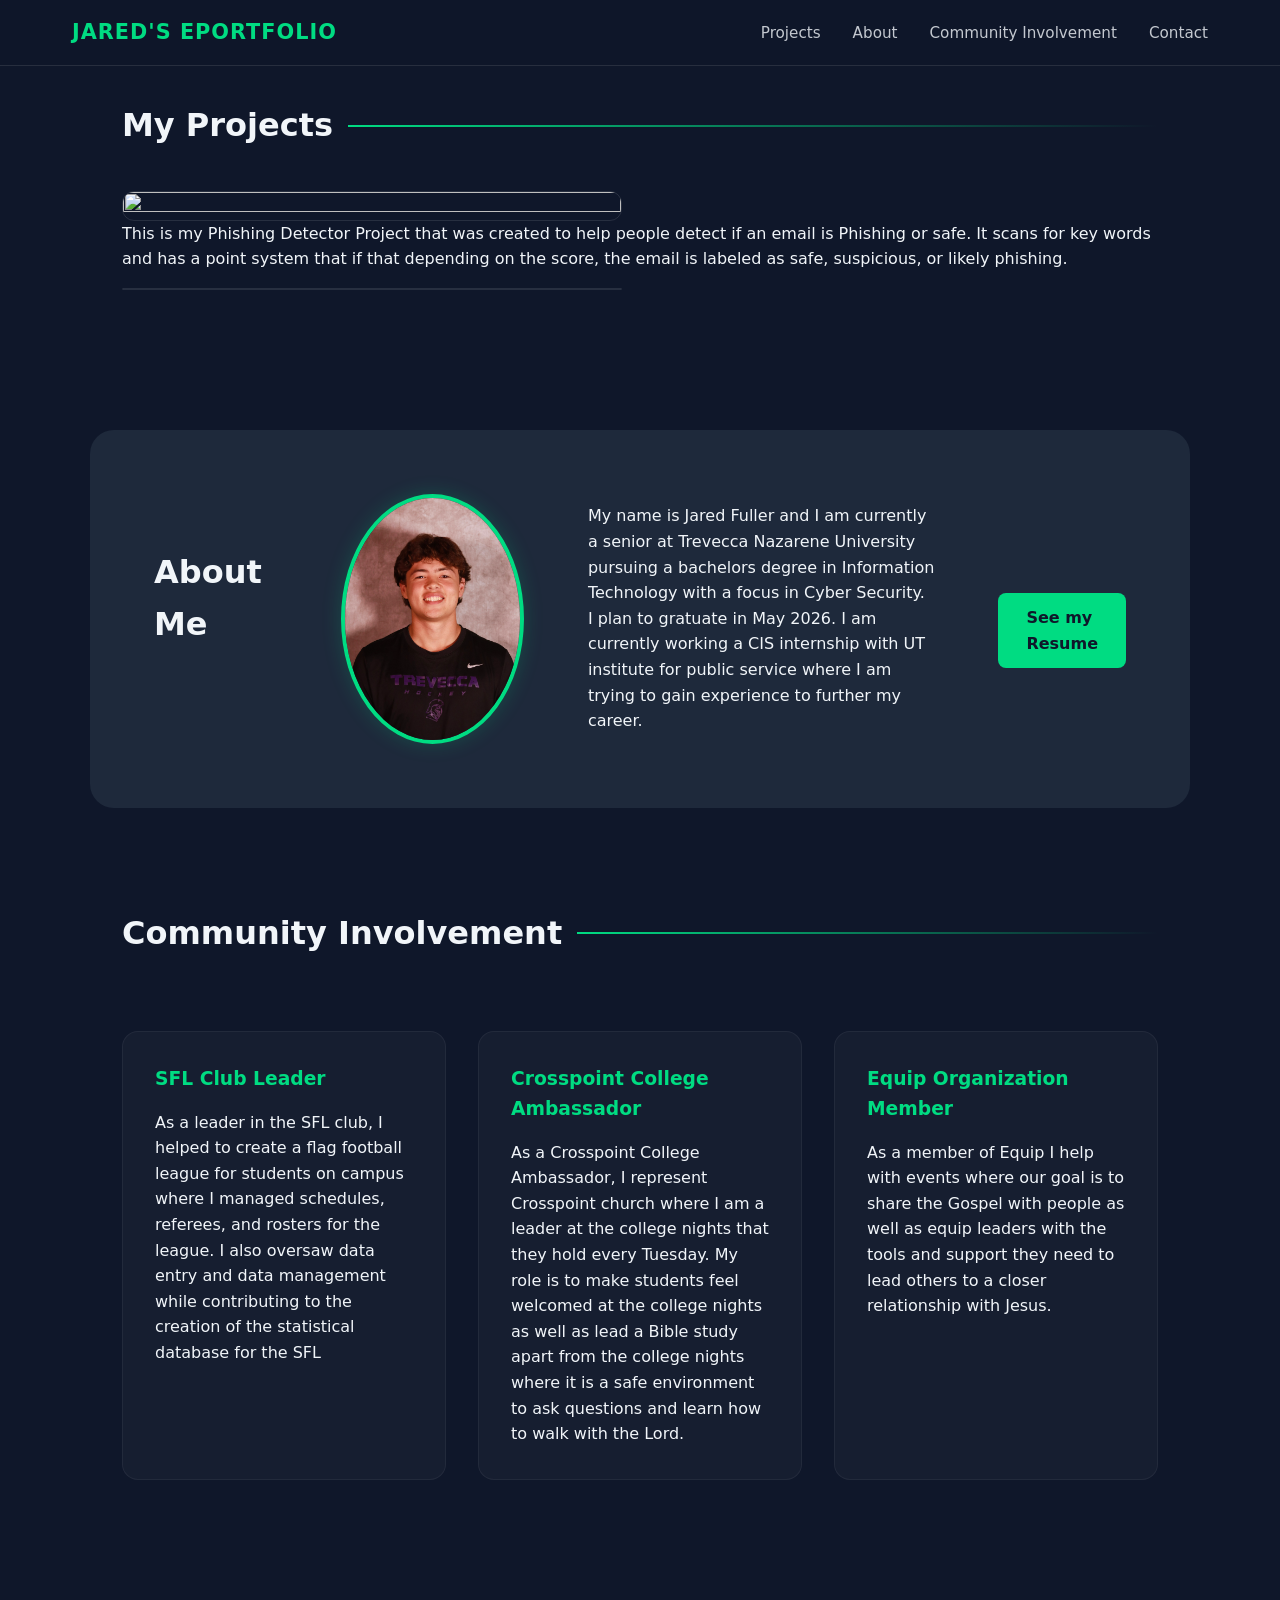
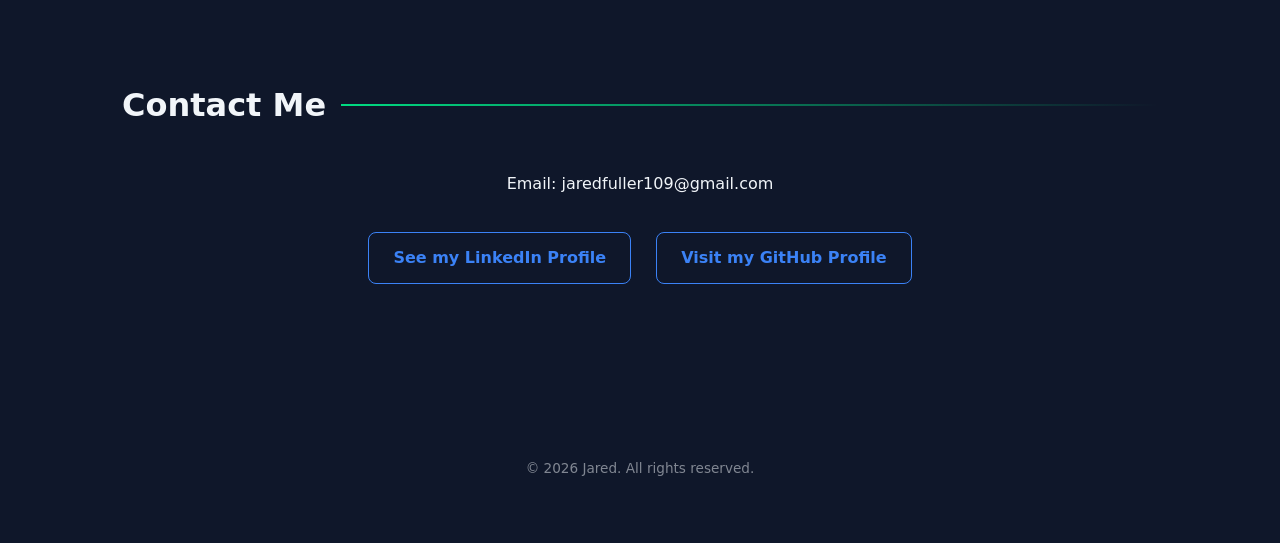
==== index.html @ dc408b53 "fixing image defect" ====
<!DOCTYPE html>
<html lang="en">
<head>
    <meta charset="UTF-8">
    <meta name="viewport" content="width=device-width, initial-scale=1.0">
    <title>My Portfolio</title>
    <link rel="stylesheet" href="style.css">
</head>
<body>
    <header>
        <nav>
            <div class="logo">Jared's ePortfolio</div>
            <ul>
                <li><a href="#projects">Projects</a></li>
                <li><a href="#about">About</a></li>
                <li><a href="#comInv">Community Involvement</a></li>
                <li><a href="#contact">Contact</a></li>
            </ul>
        </nav>
    </header>

    <section id="projects">
        <div class = "project-item">
        <h2>My Projects</h2>
        <a href="https://jared5588.github.io/Phishing-Detector-TechDemo/">
        <img src="phishing.jpg" width="30%" height="30%">
        </a>
        <p>This is my Phishing Detector Project that was created to help people detect if 
            an email is Phishing or safe. It scans for key words and has a point system 
            that if that depending on the score, the email is labeled as safe, suspicious, 
            or likely phishing.
        </p>
        </div>
        <div class = "project-item">
            <img>
        </div>
    </section>

    <section id="about">
        <h2>About Me</h2>
        <img src="Headshot.jpg">
        <p>My name is Jared Fuller and I am currently a senior at Trevecca Nazarene University
        pursuing a bachelors degree in Information Technology with a focus in Cyber Security. 
        I plan to gratuate in May 2026. I am currently working a CIS internship with UT institute 
        for public service where I am trying to gain experience to further my career.</p>
        <p1><a href="resume.html">See my Resume</a></p1>
    </section>

    <section id="comInv">
    <h2>Community Involvement</h2>

    <div class="involvement-item">
        <h3>SFL Club Leader</h3>
        <p>
            As a leader in the SFL club, I helped to create a flag football league for 
            students on campus where I managed schedules, referees, and rosters for the league. 
            I also oversaw data entry and data management while contributing to the creation of 
            the statistical database for the SFL 
        </p>
    </div>

    <div class="involvement-item">
        <h3>Crosspoint College Ambassador</h3>
        <p>
            As a Crosspoint College Ambassador, I represent Crosspoint church where I am a leader 
            at the college nights that they hold every Tuesday. My role is to make students feel 
            welcomed at the college nights as well as lead a Bible study apart from the college 
            nights where it is a safe environment to ask questions and learn how to walk with the 
            Lord.
        </p>
    </div>

    <div class="involvement-item">
        <h3>Equip Organization Member</h3>
        <p>
            As a member of Equip I help with events where our goal is to share the Gospel 
            with people as well as equip leaders with the tools and support they need to 
            lead others to a closer relationship with Jesus.
        </p>
    </div>
</section>

    <section id="contact">
        <h2>Contact Me</h2>
        <p>Email: jaredfuller109@gmail.com</p><br>
        <a href="https://www.linkedin.com/in/JaredFuller04/">See my LinkedIn Profile</a>
        <a href="https://github.com/jared5588/">Visit my GitHub Profile</a>
    </section>
    <!-- Additional sections like About, Skills, and Projects would go here -->

    <footer>
        <p>&copy; 2026 Jared. All rights reserved.</p>
    </footer>
</body>
</html>
---- style.css ----
/* 1. Core Branding & Setup */
:root {
    --primary: #00dc82;    /* Cyber Green */
    --accent: #3b82f6;     /* Link Blue */
    --bg: #0f172a;         /* Deep Navy Background */
    --card: #1e293b;       /* Card Background */
    --text: #f1f5f9;
    --transition: all 0.3s cubic-bezier(0.4, 0, 0.2, 1);
}

* {
    margin: 0;
    padding: 0;
    box-sizing: border-box;
}

html {
    scroll-behavior: smooth;
}

body {
    font-family: 'Inter', system-ui, -apple-system, sans-serif;
    background-color: var(--bg);
    color: var(--text);
    line-height: 1.6;
}

/* 2. Modern Navigation */
header {
    background: rgba(15, 23, 42, 0.85);
    backdrop-filter: blur(12px);
    position: fixed;
    width: 100%;
    top: 0;
    z-index: 1000;
    border-bottom: 1px solid rgba(255,255,255,0.1);
}

nav {
    display: flex;
    justify-content: space-between;
    align-items: center;
    max-width: 1200px;
    margin: 0 auto;
    padding: 1rem 2rem;
}

.logo {
    font-weight: 800;
    font-size: 1.3rem;
    color: var(--primary);
    text-transform: uppercase;
    letter-spacing: 1px;
}

nav ul {
    display: flex;
    list-style: none;
}

nav ul li { margin-left: 2rem; }

nav a {
    text-decoration: none;
    color: var(--text);
    font-size: 0.95rem;
    font-weight: 500;
    transition: var(--transition);
    opacity: 0.8;
}

nav a:hover {
    color: var(--primary);
    opacity: 1;
}

/* 3. Section Standards */
section {
    max-width: 1100px;
    margin: 0 auto;
    padding: 100px 2rem;
}

h2 {
    font-size: 2rem;
    margin-bottom: 2.5rem;
    display: flex;
    align-items: center;
    gap: 15px;
}

h2::after {
    content: "";
    height: 2px;
    flex-grow: 1;
    background: linear-gradient(to right, var(--primary), transparent);
}

/* 4. Projects Section */
#projects img {
    width: 100%;
    max-width: 500px;
    border-radius: 12px;
    border: 1px solid rgba(255,255,255,0.1);
    transition: var(--transition);
}

#projects img:hover {
    transform: translateY(-5px);
    border-color: var(--primary);
}

#projects p a {
    display: inline-block;
    margin-top: 1rem;
    color: var(--primary);
    text-decoration: none;
    font-weight: bold;
}

/* 5. About Section (Profile Layout) */
#about {
    display: flex;
    gap: 4rem;
    align-items: center;
    background: var(--card);
    border-radius: 24px;
    padding: 4rem;
    margin-top: 2rem;
}

#about img {
    width: 250px;
    height: 250px;
    object-fit: cover;
    border-radius: 50%;
    border: 4px solid var(--primary);
    box-shadow: 0 0 20px rgba(0, 220, 130, 0.2);
}

/* Styling your <p1> as a button */
p1 a {
    display: inline-block;
    margin-top: 1.5rem;
    padding: 12px 28px;
    background: var(--primary);
    color: var(--bg);
    text-decoration: none;
    border-radius: 8px;
    font-weight: 700;
    transition: var(--transition);
}

p1 a:hover { transform: scale(1.05); }

/* 6. Community Involvement Grid */
#comInv {
    display: grid;
    grid-template-columns: repeat(auto-fit, minmax(300px, 1fr));
    gap: 2rem;
}

#comInv h2 { grid-column: 1 / -1; }

.involvement-item {
    background: rgba(255, 255, 255, 0.03);
    padding: 2rem;
    border-radius: 16px;
    border: 1px solid rgba(255, 255, 255, 0.05);
    transition: var(--transition);
}

.involvement-item:hover {
    background: rgba(255, 255, 255, 0.06);
    border-color: var(--accent);
}

.involvement-item h3 {
    color: var(--primary);
    margin-bottom: 1rem;
}

/* 7. Contact Section & Links */
#contact {
    text-align: center;
}

#contact a, a1 {
    display: inline-block;
    margin: 10px;
    padding: 12px 24px;
    border: 1px solid var(--accent);
    color: var(--accent);
    text-decoration: none;
    border-radius: 8px;
    font-weight: 600;
    transition: var(--transition);
    cursor: pointer;
}

#contact a:hover, a1:hover {
    background: var(--accent);
    color: white;
}

/* 8. Footer */
footer {
    text-align: center;
    padding: 4rem;
    opacity: 0.5;
    font-size: 0.85rem;
}

/* Responsive Fixes */
@media (max-width: 900px) {
    #about { flex-direction: column; text-align: center; padding: 2rem; }
    nav ul { display: none; }
}
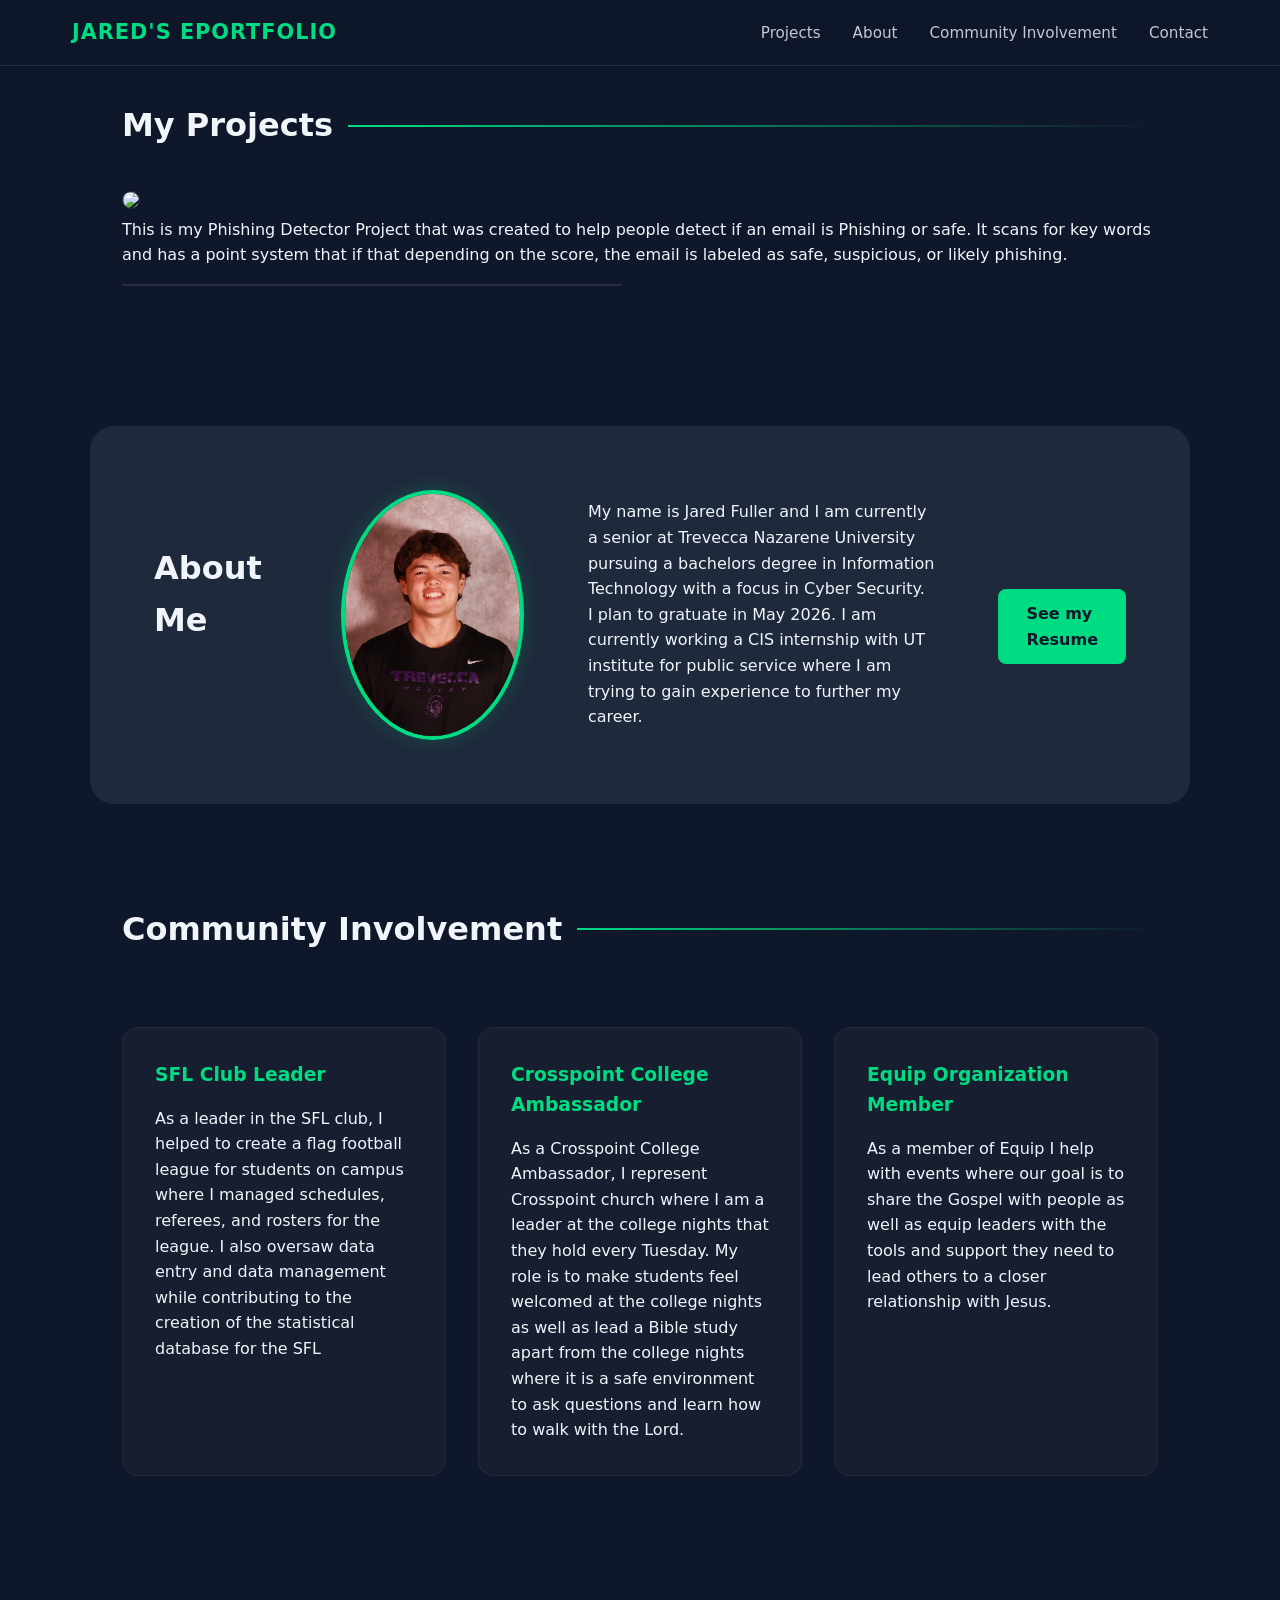
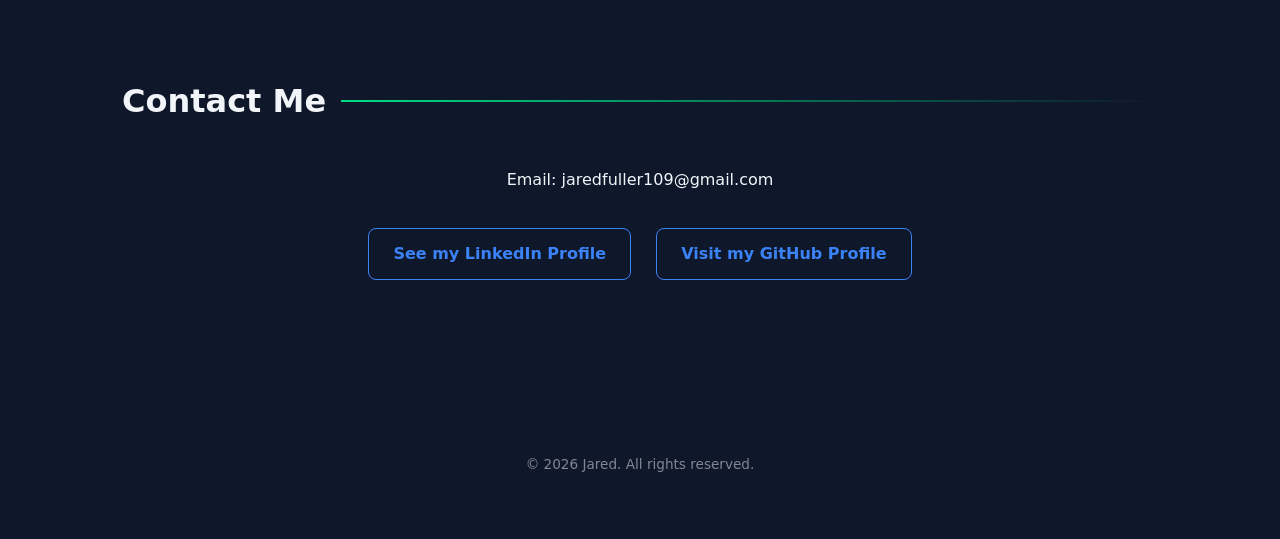
==== commit 61101696: "fixed image measurement" ====
--- a/index.html
+++ b/index.html
@@ -23,7 +23,7 @@
         <div class = "project-item">
         <h2>My Projects</h2>
         <a href="https://jared5588.github.io/Phishing-Detector-TechDemo/">
-        <img src="phishing.jpg" width="30%" height="30%">
+        <img src="phishing.jpg">
         </a>
         <p>This is my Phishing Detector Project that was created to help people detect if 
             an email is Phishing or safe. It scans for key words and has a point system 
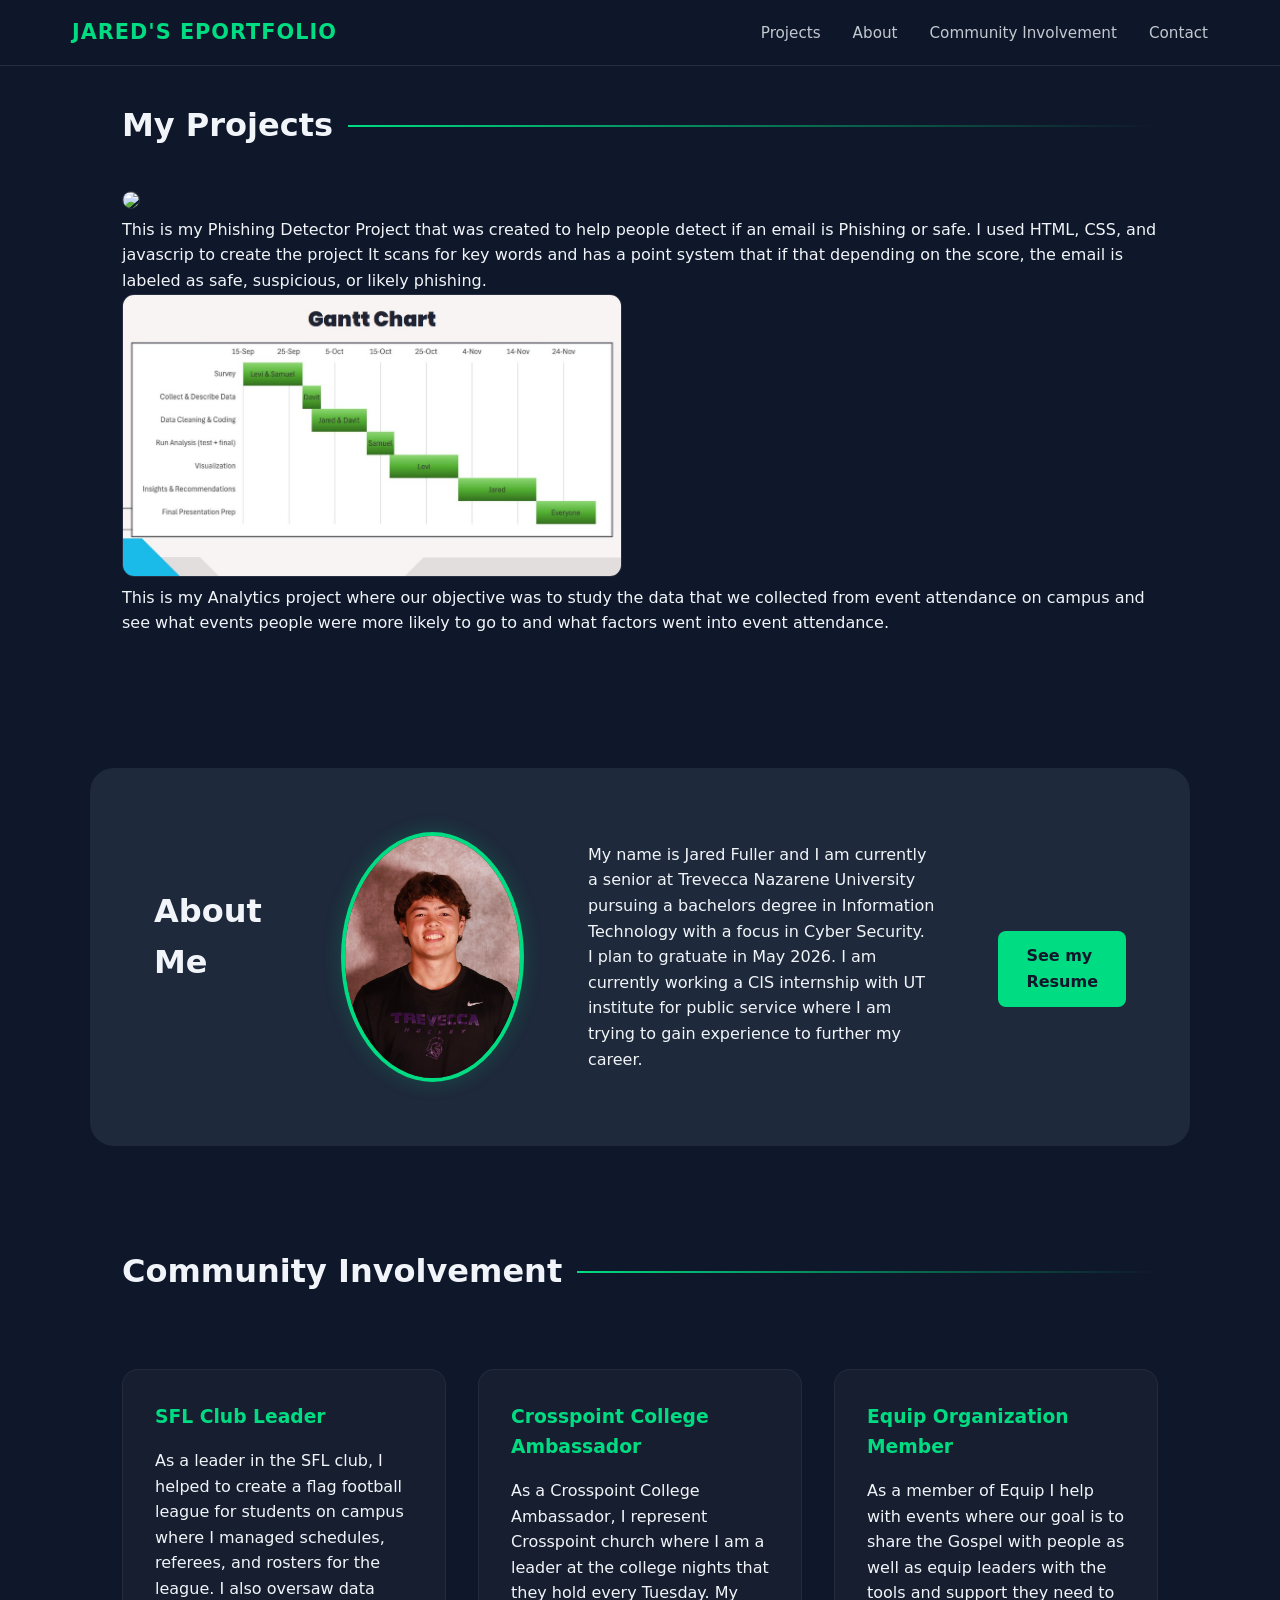
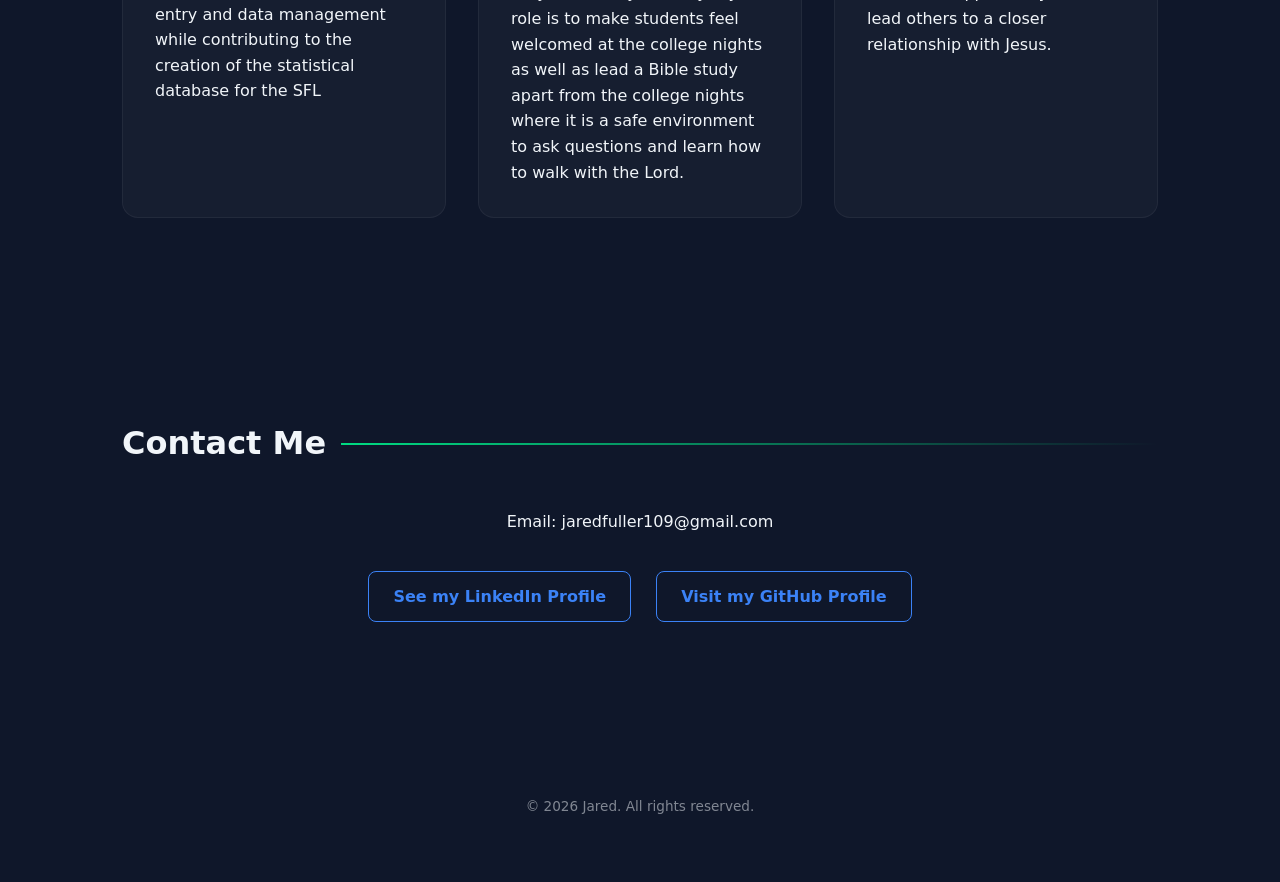
==== commit 91399fe3: "added business analytics project" ====
--- a/index.html
+++ b/index.html
@@ -25,24 +25,36 @@
         <a href="https://jared5588.github.io/Phishing-Detector-TechDemo/">
         <img src="phishing.jpg">
         </a>
-        <p>This is my Phishing Detector Project that was created to help people detect if 
-            an email is Phishing or safe. It scans for key words and has a point system 
-            that if that depending on the score, the email is labeled as safe, suspicious, 
-            or likely phishing.
+        <p>
+            This is my Phishing Detector Project that was created to help people detect if 
+            an email is Phishing or safe. I used HTML, CSS, and javascrip to create the project
+            It scans for key words and has a point system that if that depending on the score, 
+            the email is labeled as safe, suspicious, or likely phishing.
         </p>
         </div>
         <div class = "project-item">
-            <img>
+        <a href="BusinessAnalyticsProject.html">
+        <img src="gantt.jpg"></img>
+        </a>
+        <p>
+            This is my Analytics project where our objective was to study the data that we 
+            collected from event attendance on campus and see what events people were more 
+            likely to go to and what factors went into event attendance. 
+        </p>
+        </div>
+        <div>
+        
         </div>
     </section>
 
     <section id="about">
         <h2>About Me</h2>
         <img src="Headshot.jpg">
-        <p>My name is Jared Fuller and I am currently a senior at Trevecca Nazarene University
-        pursuing a bachelors degree in Information Technology with a focus in Cyber Security. 
-        I plan to gratuate in May 2026. I am currently working a CIS internship with UT institute 
-        for public service where I am trying to gain experience to further my career.</p>
+        <p>
+            My name is Jared Fuller and I am currently a senior at Trevecca Nazarene University
+            pursuing a bachelors degree in Information Technology with a focus in Cyber Security. 
+            I plan to gratuate in May 2026. I am currently working a CIS internship with UT institute 
+            for public service where I am trying to gain experience to further my career.</p>
         <p1><a href="resume.html">See my Resume</a></p1>
     </section>
 
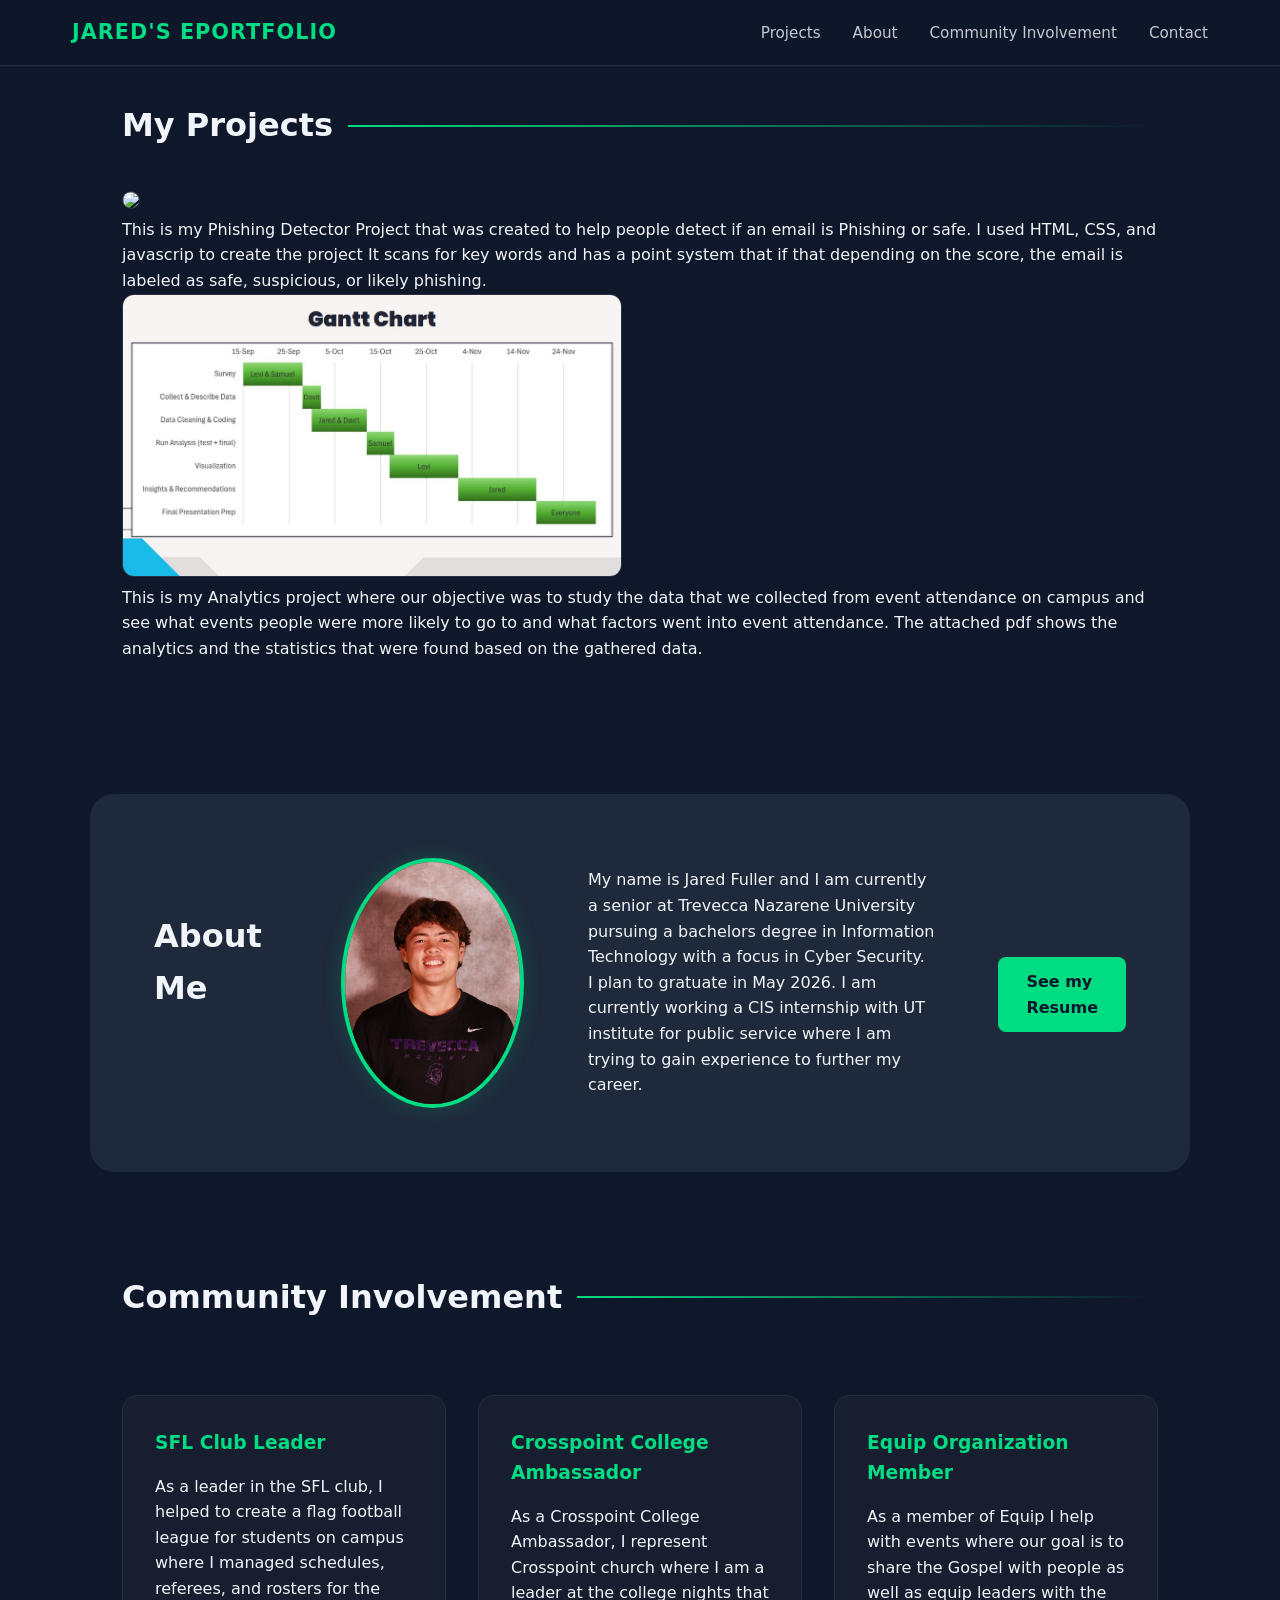
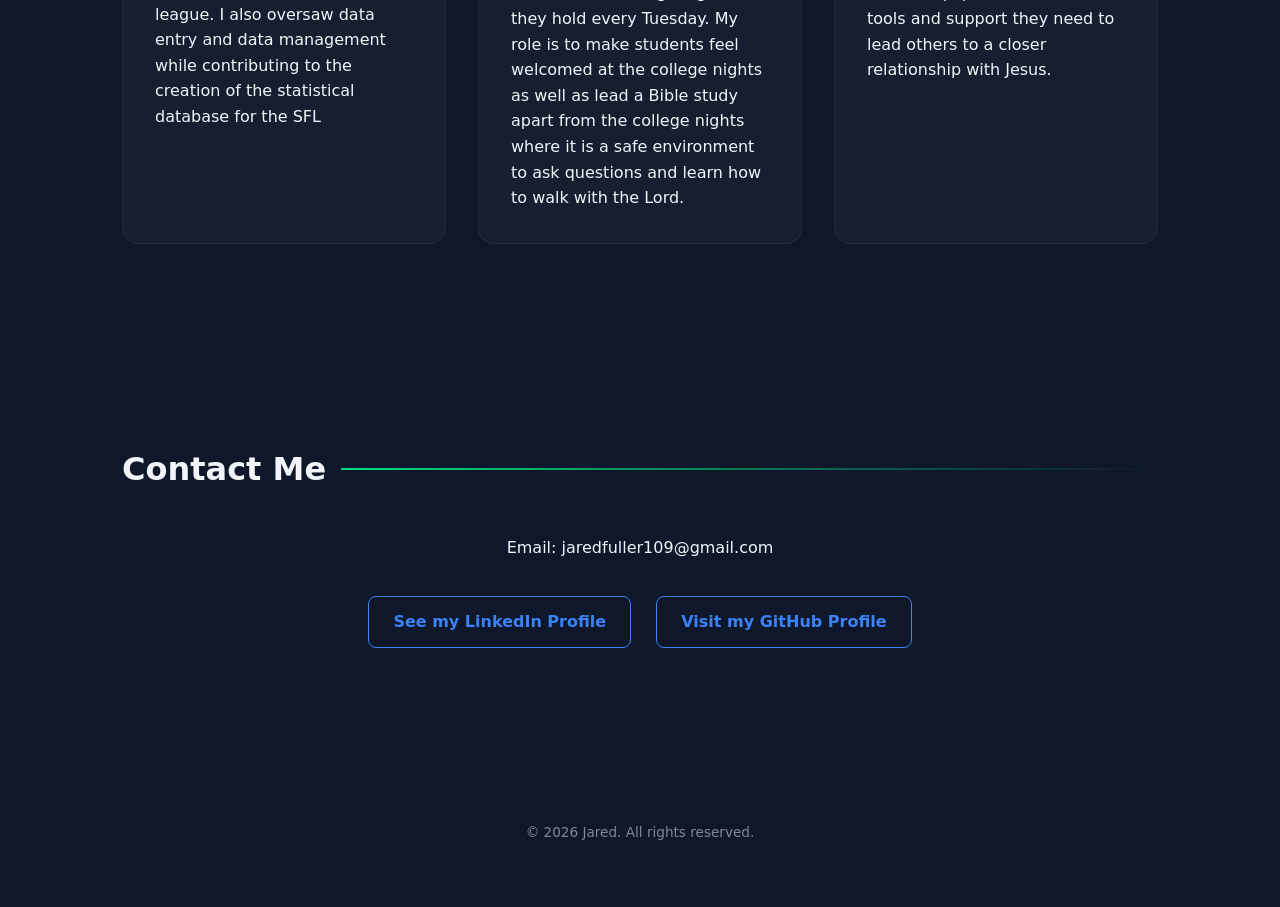
==== commit c60a44f1: "fixed image problem" ====
--- a/index.html
+++ b/index.html
@@ -23,7 +23,7 @@
         <div class = "project-item">
         <h2>My Projects</h2>
         <a href="https://jared5588.github.io/Phishing-Detector-TechDemo/">
-        <img src="phishing.jpg">
+        <img src="phishing.jpg"></img>
         </a>
         <p>
             This is my Phishing Detector Project that was created to help people detect if 
@@ -39,7 +39,9 @@
         <p>
             This is my Analytics project where our objective was to study the data that we 
             collected from event attendance on campus and see what events people were more 
-            likely to go to and what factors went into event attendance. 
+            likely to go to and what factors went into event attendance. The attached pdf 
+            shows the analytics and the statistics that were found based on the gathered 
+            data. 
         </p>
         </div>
         <div>
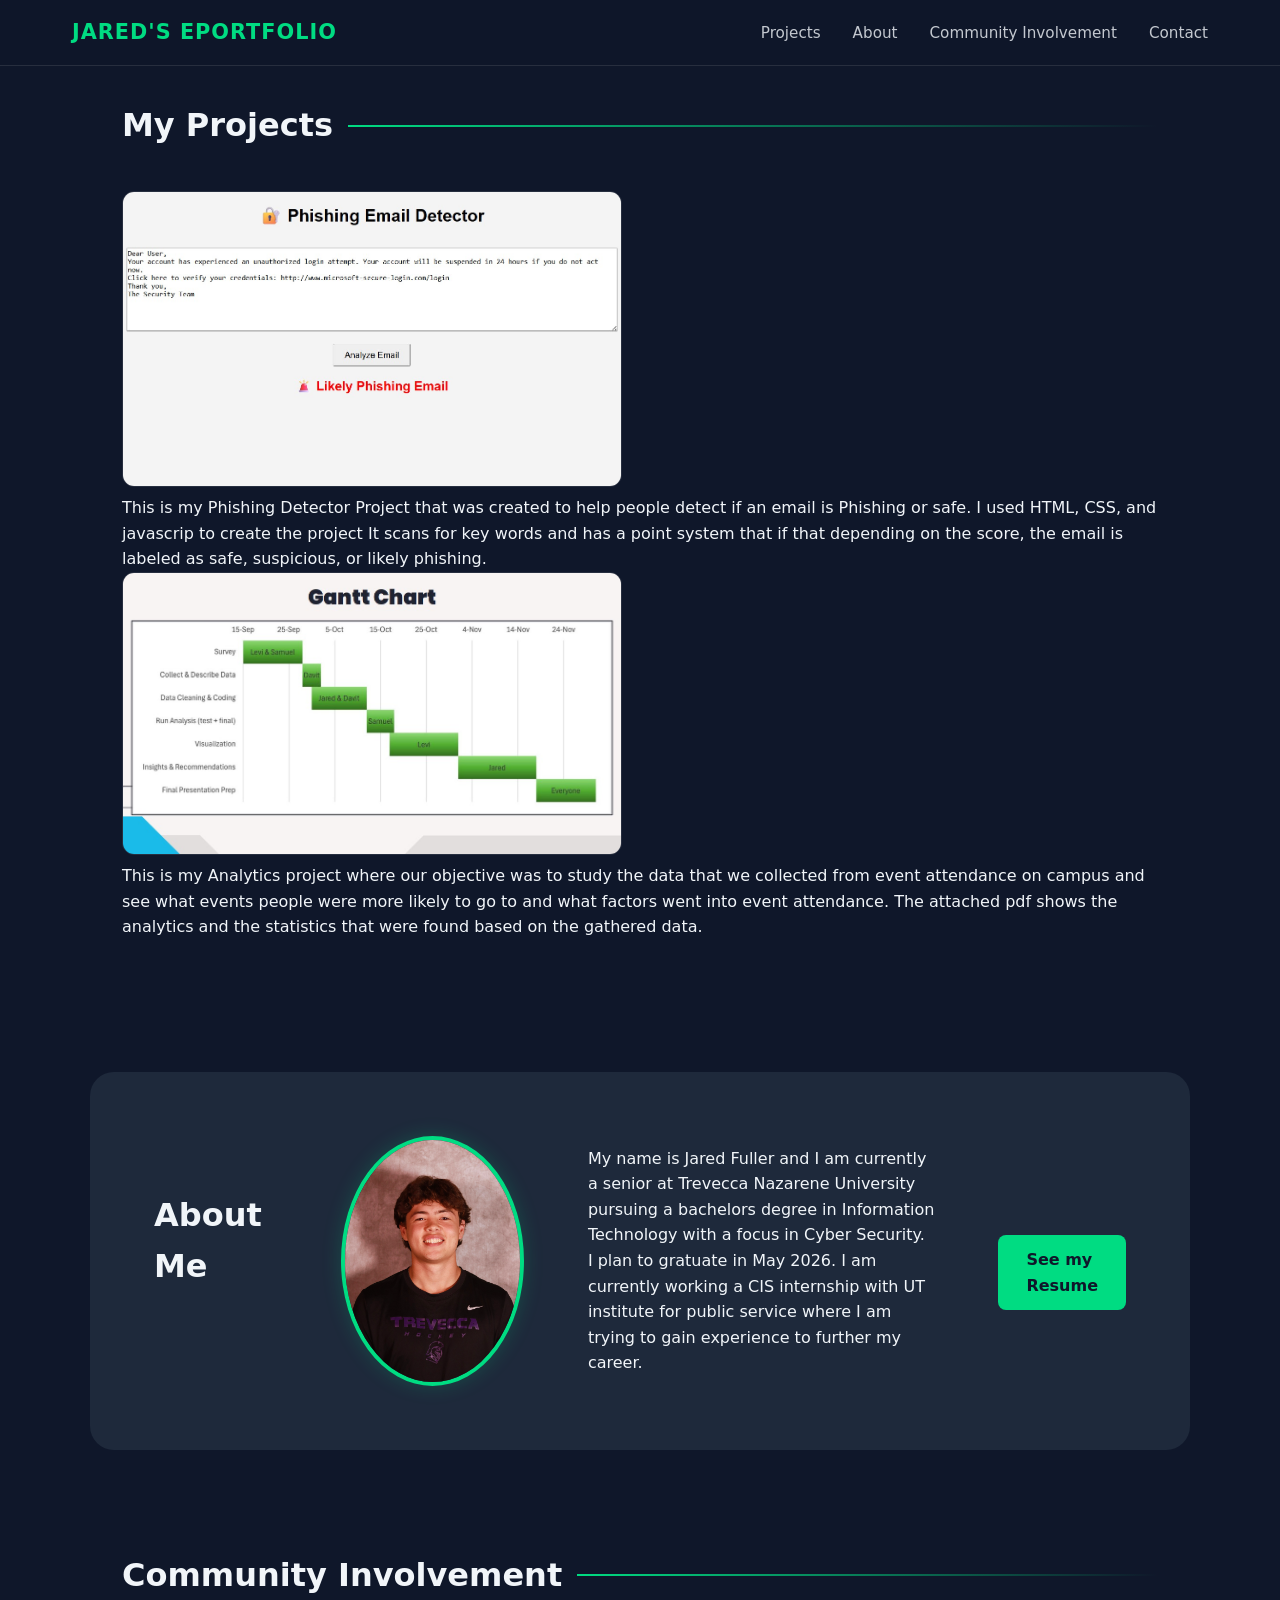
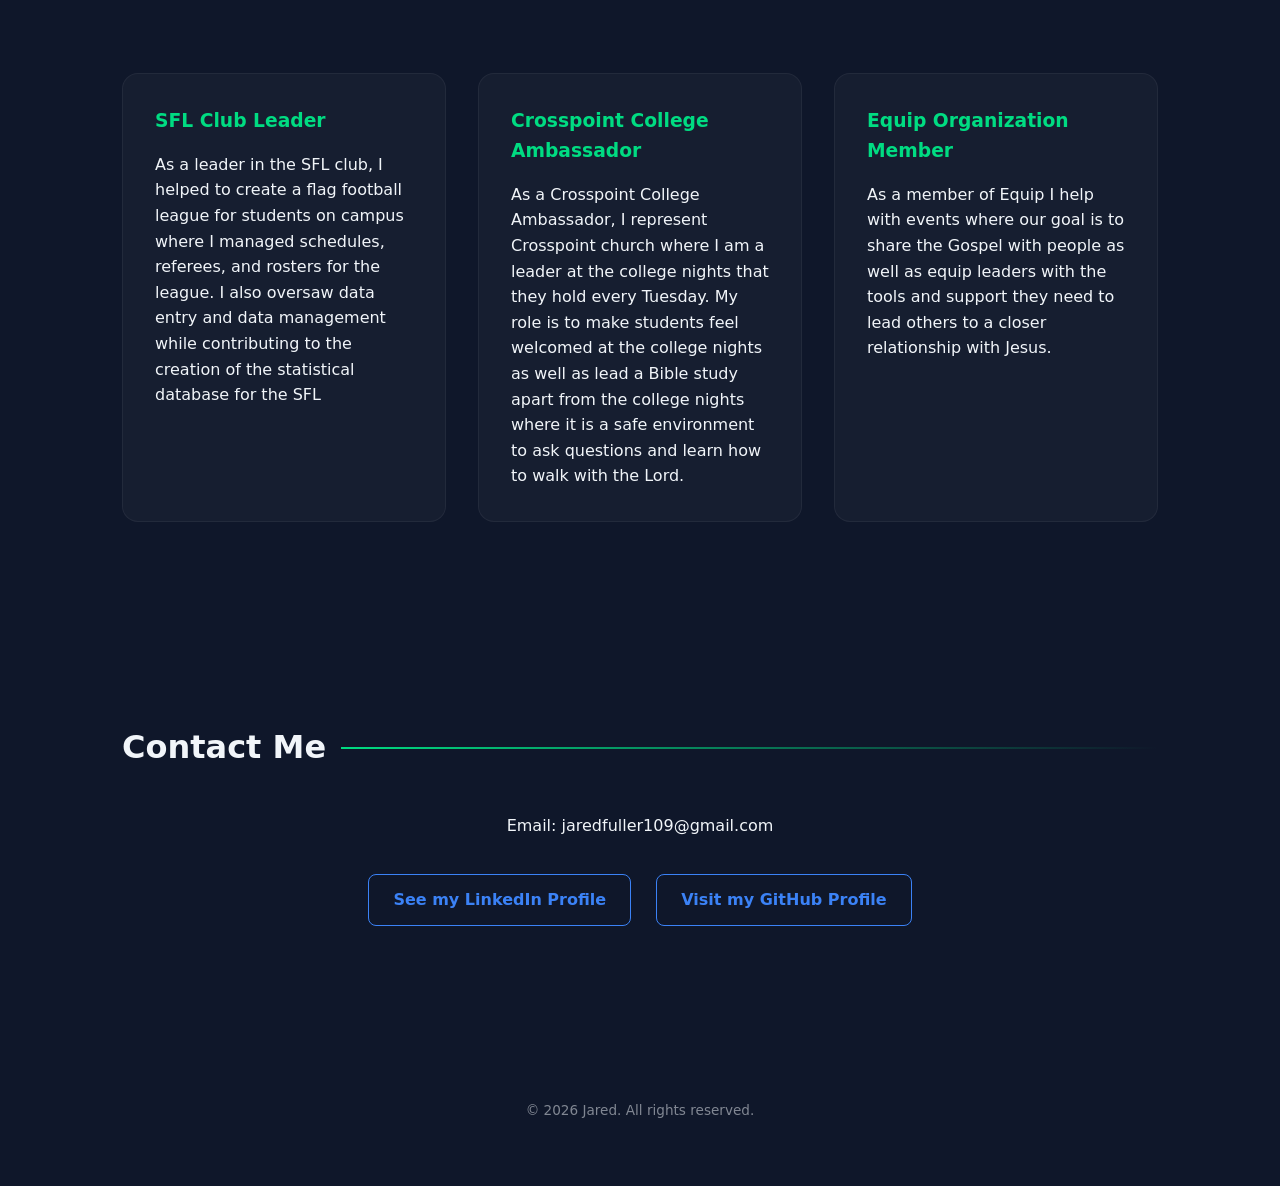
==== commit 866c5012: "image debug" ====
--- a/index.html
+++ b/index.html
@@ -23,7 +23,7 @@
         <div class = "project-item">
         <h2>My Projects</h2>
         <a href="https://jared5588.github.io/Phishing-Detector-TechDemo/">
-        <img src="phishing.jpg"></img>
+        <img src="Phishing.jpg"></img>
         </a>
         <p>
             This is my Phishing Detector Project that was created to help people detect if 
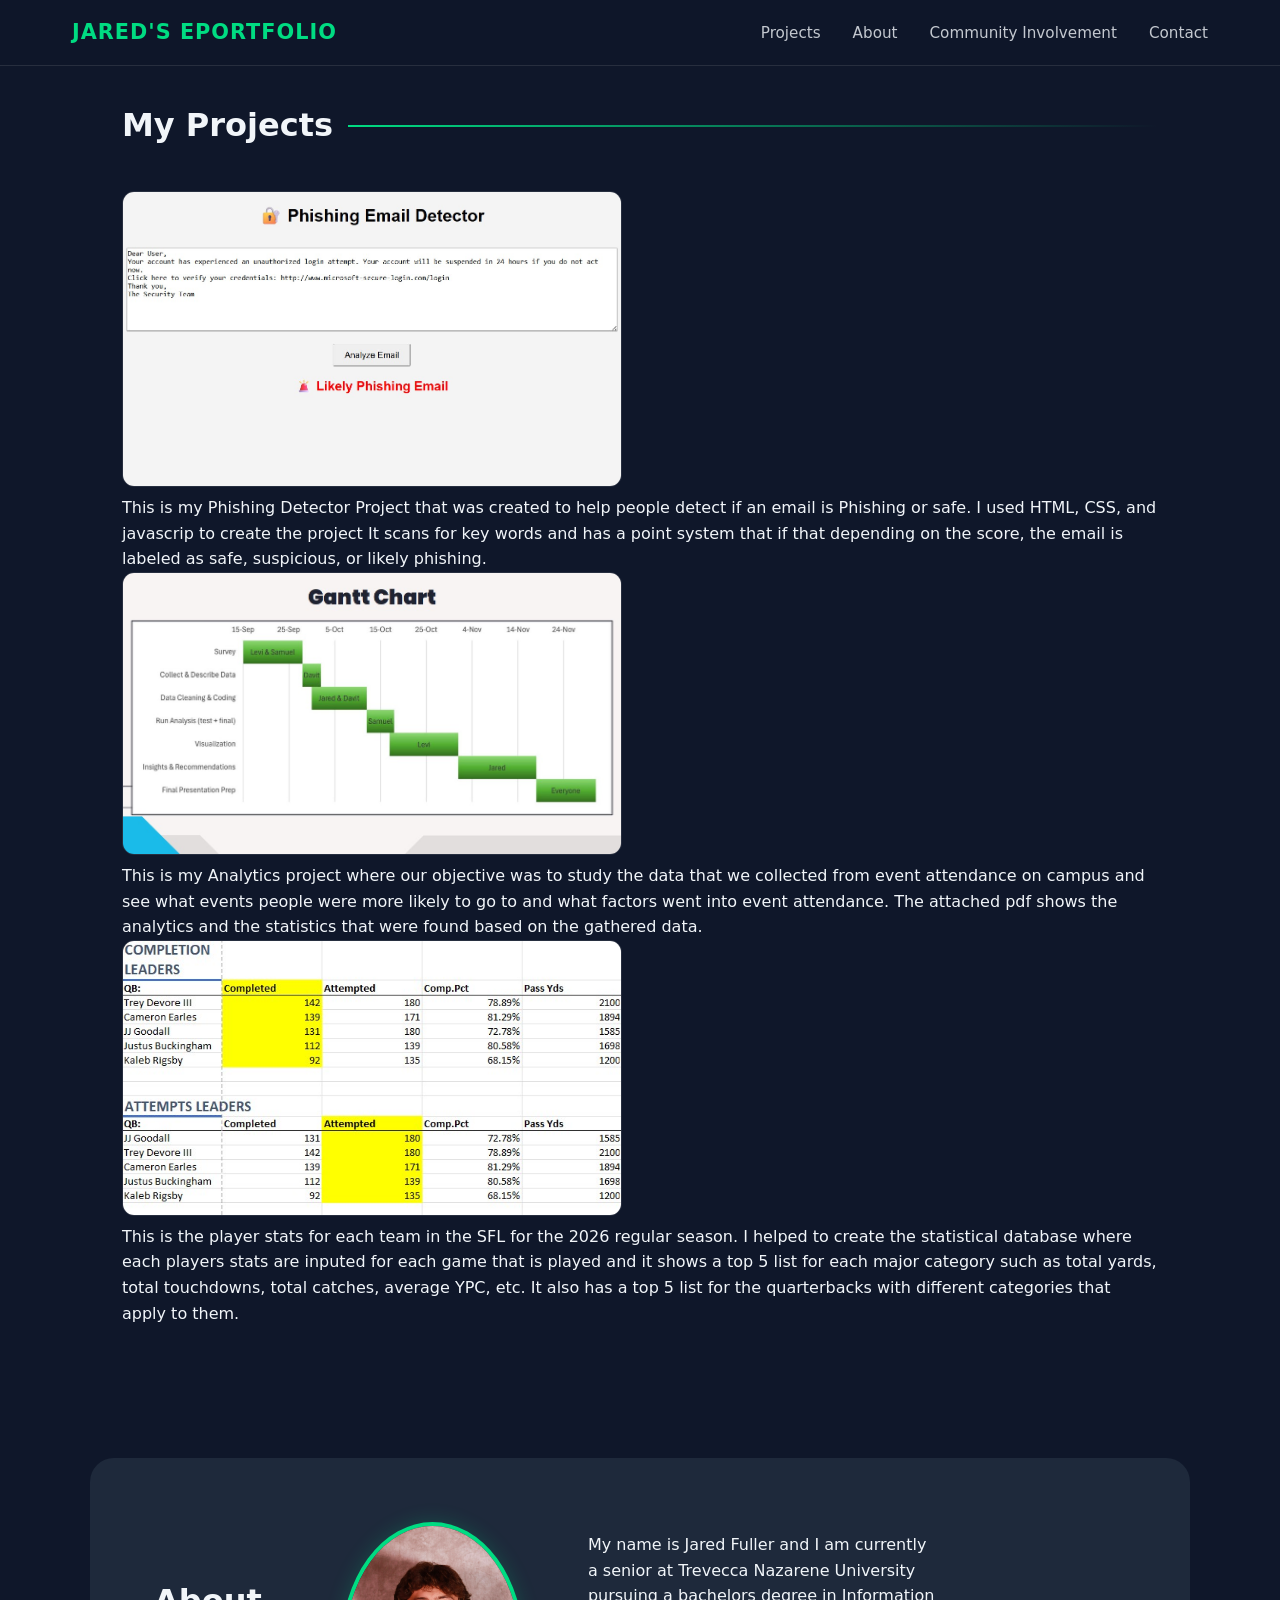
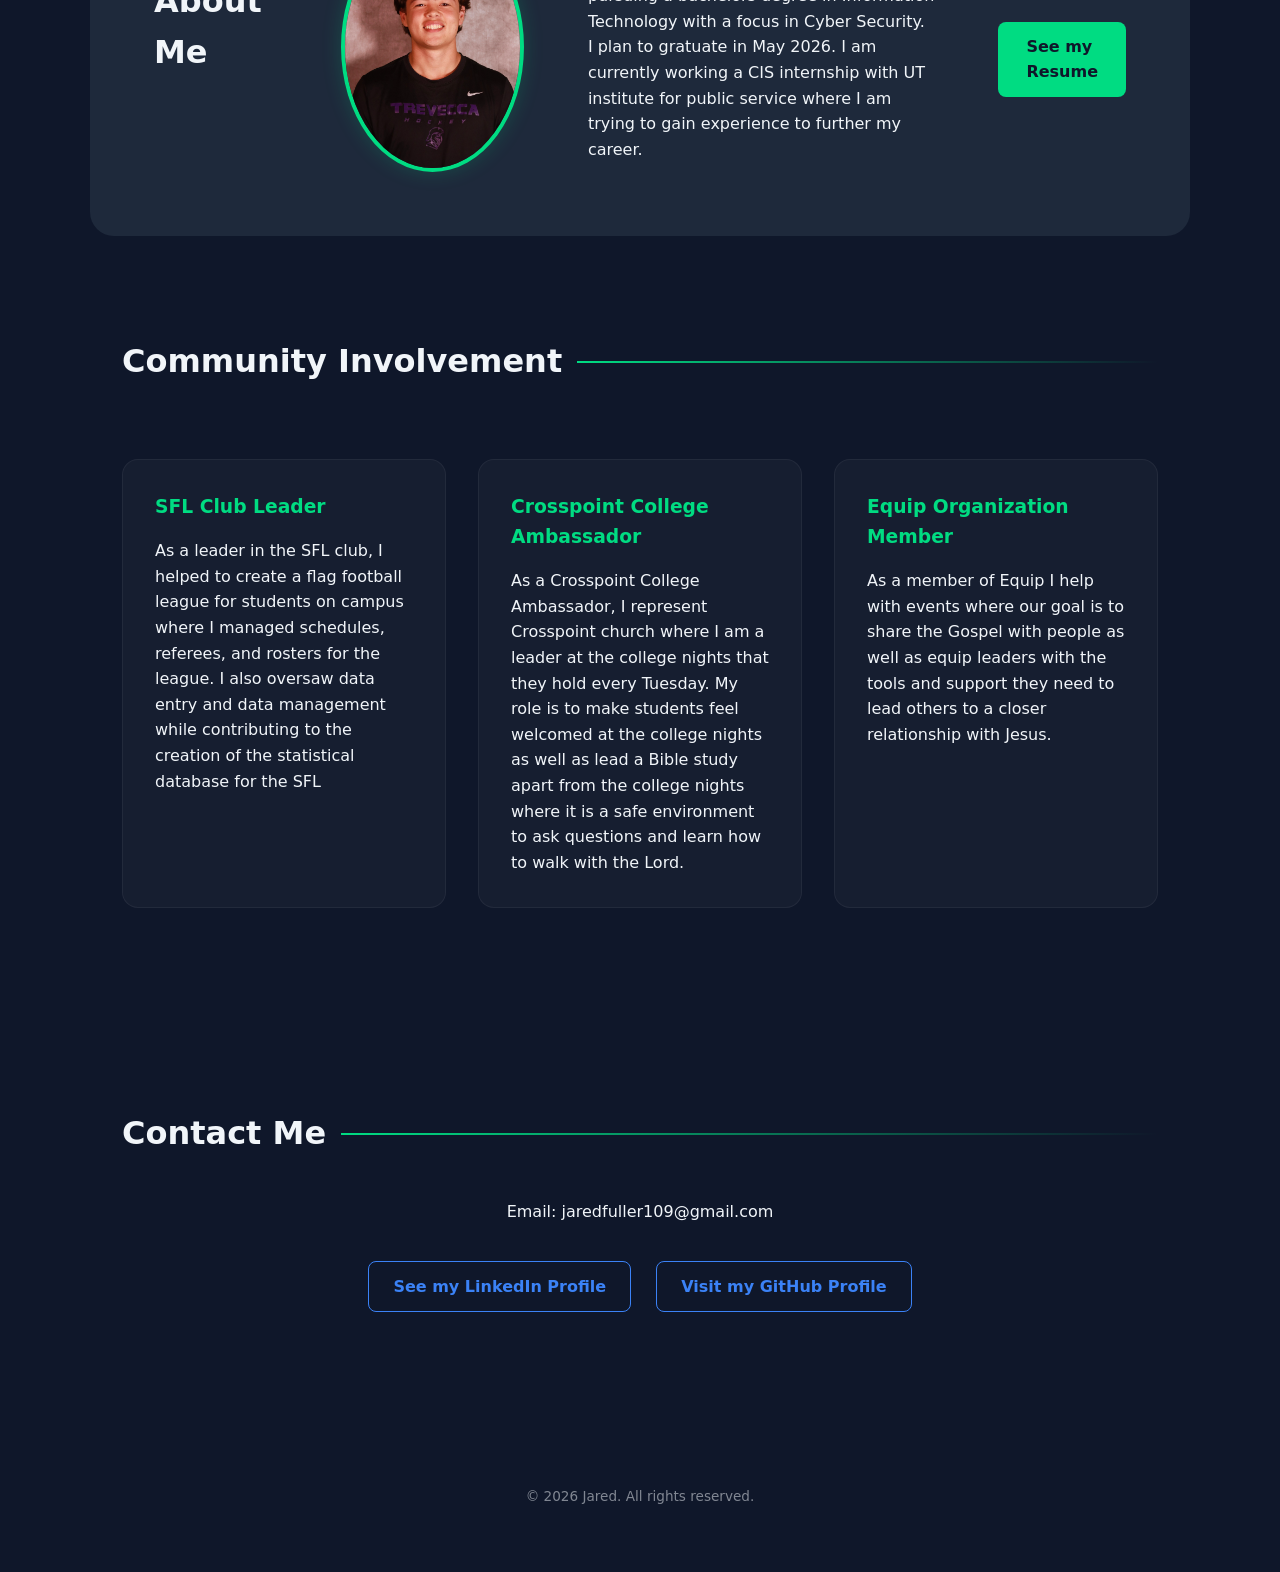
==== commit 7a105378: "added 3rd project" ====
--- a/index.html
+++ b/index.html
@@ -45,7 +45,16 @@
         </p>
         </div>
         <div>
-        
+        <a href="SFLStats.html">
+        <img src="playerstats.jpg"></img>
+        </a>
+        <p>
+            This is the player stats for each team in the SFL for the 2026 regular season. 
+            I helped to create the statistical database where each players stats are inputed 
+            for each game that is played and it shows a top 5 list for each major category such 
+            as total yards, total touchdowns, total catches, average YPC, etc. It also has a top 
+            5 list for the quarterbacks with different categories that apply to them.
+        </p>
         </div>
     </section>
 
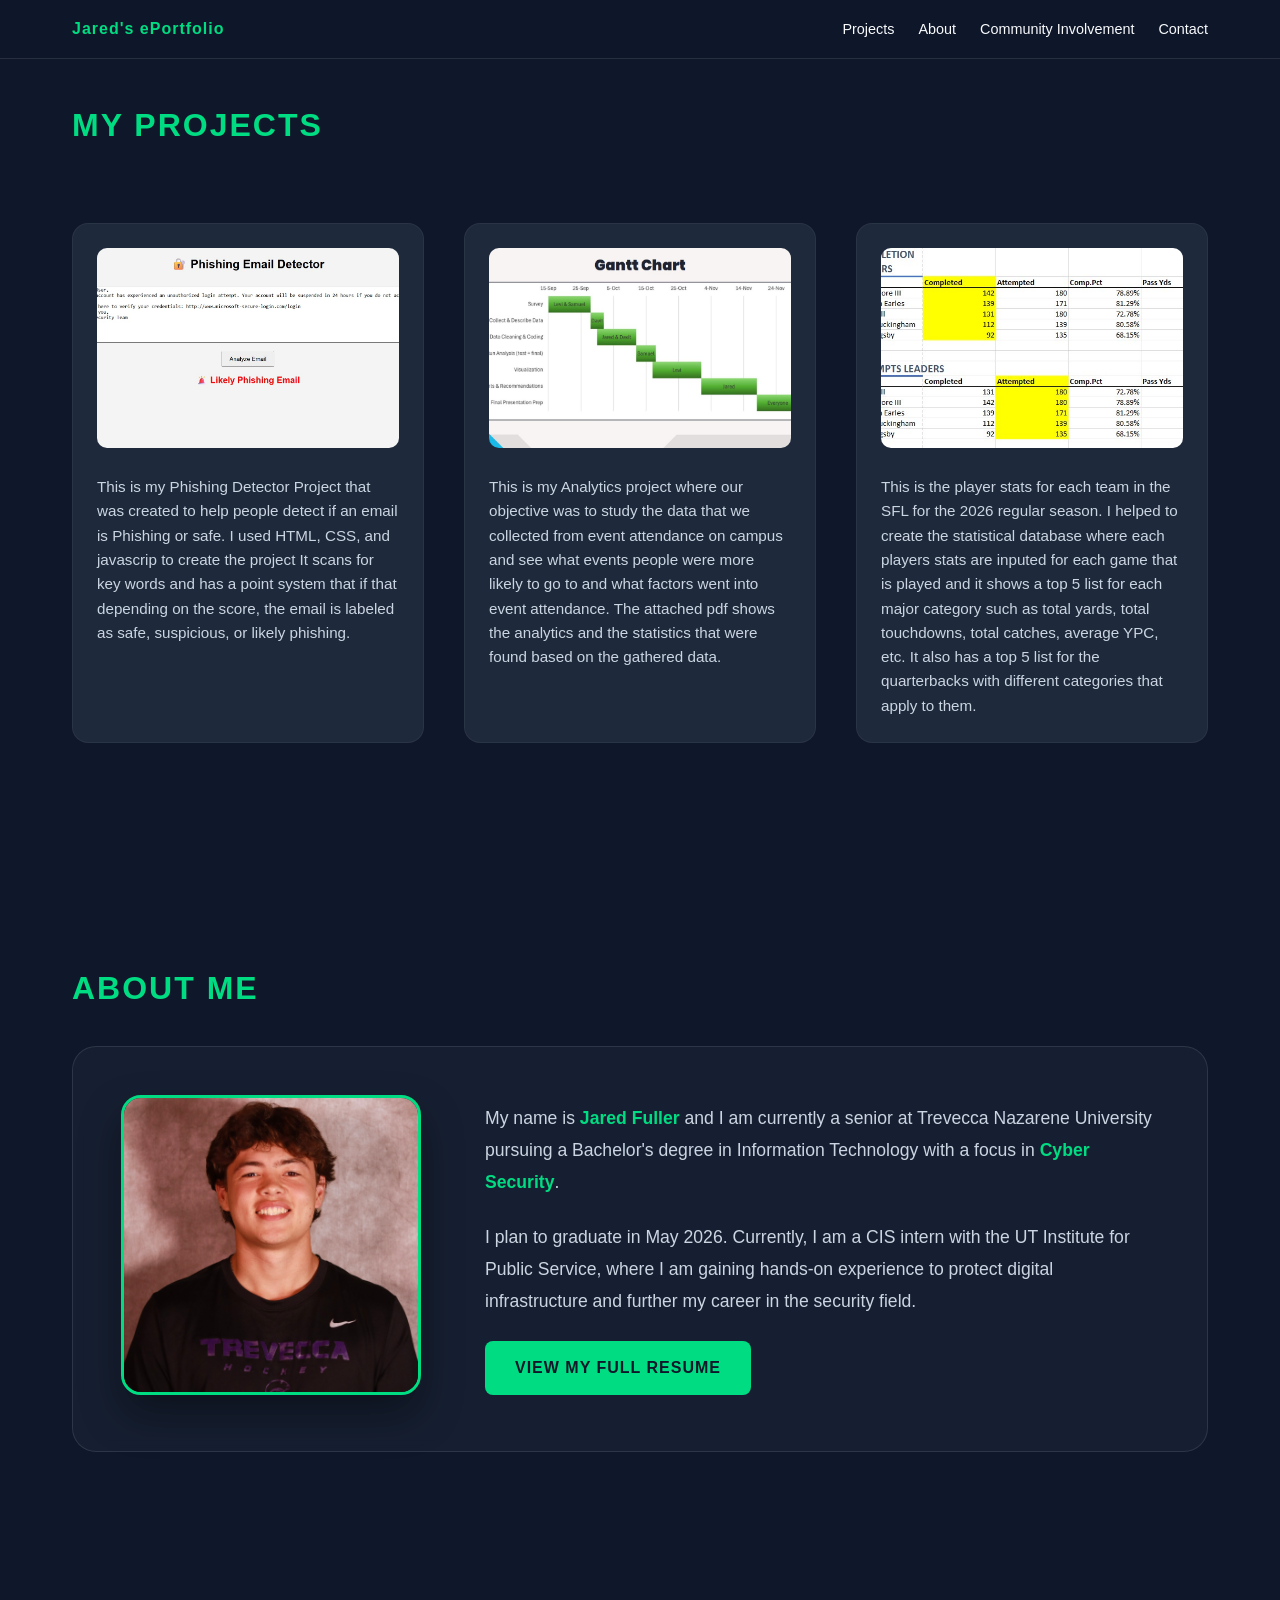
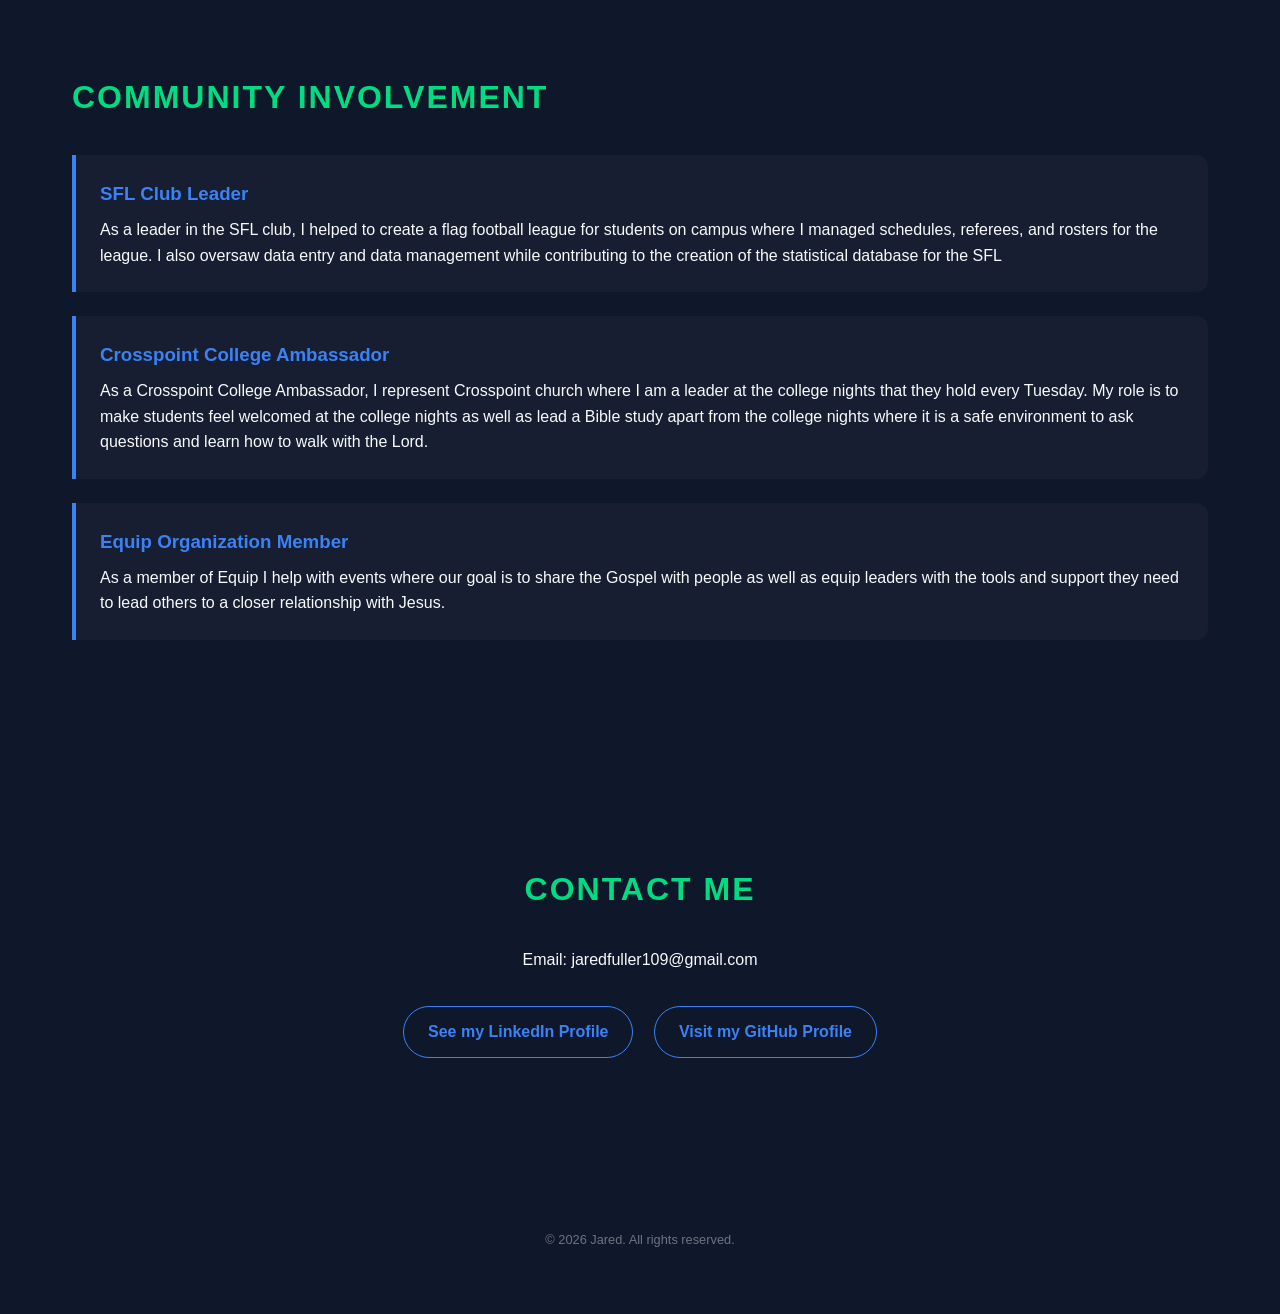
==== commit 7b4b2e0c: "updated css style" ====
--- a/index.html
+++ b/index.html
@@ -20,8 +20,8 @@
     </header>
 
     <section id="projects">
+        <h2>My Projects</h2>
         <div class = "project-item">
-        <h2>My Projects</h2>
         <a href="https://jared5588.github.io/Phishing-Detector-TechDemo/">
         <img src="Phishing.jpg"></img>
         </a>
@@ -44,7 +44,7 @@
             data. 
         </p>
         </div>
-        <div>
+        <div class = "project-item">
         <a href="SFLStats.html">
         <img src="playerstats.jpg"></img>
         </a>
@@ -59,15 +59,28 @@
     </section>
 
     <section id="about">
-        <h2>About Me</h2>
-        <img src="Headshot.jpg">
-        <p>
-            My name is Jared Fuller and I am currently a senior at Trevecca Nazarene University
-            pursuing a bachelors degree in Information Technology with a focus in Cyber Security. 
-            I plan to gratuate in May 2026. I am currently working a CIS internship with UT institute 
-            for public service where I am trying to gain experience to further my career.</p>
-        <p1><a href="resume.html">See my Resume</a></p1>
-    </section>
+    <h2>About Me</h2>
+    <div class="about-container">
+        <div class="about-image">
+            <img src="Headshot.jpg" alt="Jared Fuller Headshot">
+        </div>
+        <div class="about-text">
+            <p>
+                My name is <strong>Jared Fuller</strong> and I am currently a senior at 
+                Trevecca Nazarene University pursuing a Bachelor's degree in Information Technology 
+                with a focus in <strong>Cyber Security</strong>. 
+            </p>
+            <p>
+                I plan to graduate in May 2026. Currently, I am a CIS intern with the UT Institute 
+                for Public Service, where I am gaining hands-on experience to protect digital 
+                infrastructure and further my career in the security field.
+            </p>
+            <div class="resume-button-area">
+                <a href="resume.html" class="resume-btn">View My Full Resume</a>
+            </div>
+        </div>
+    </div>
+</section>
 
     <section id="comInv">
     <h2>Community Involvement</h2>
--- a/style.css
+++ b/style.css
@@ -1,10 +1,10 @@
-/* 1. Core Branding & Setup */
+/* 1. Global Themes & Reset */
 :root {
     --primary: #00dc82;    /* Cyber Green */
-    --accent: #3b82f6;     /* Link Blue */
-    --bg: #0f172a;         /* Deep Navy Background */
-    --card: #1e293b;       /* Card Background */
-    --text: #f1f5f9;
+    --secondary: #3b82f6;  /* Tech Blue */
+    --bg: #0f172a;         /* Midnight Navy */
+    --card-bg: #1e293b;    /* Slate Card */
+    --text: #f8fafc;
     --transition: all 0.3s cubic-bezier(0.4, 0, 0.2, 1);
 }
 
@@ -19,21 +19,21 @@
 }
 
 body {
-    font-family: 'Inter', system-ui, -apple-system, sans-serif;
+    font-family: 'Inter', -apple-system, BlinkMacSystemFont, sans-serif;
     background-color: var(--bg);
     color: var(--text);
     line-height: 1.6;
 }
 
-/* 2. Modern Navigation */
+/* 2. Navigation Blur Header */
 header {
-    background: rgba(15, 23, 42, 0.85);
-    backdrop-filter: blur(12px);
+    background: rgba(15, 23, 42, 0.9);
+    backdrop-filter: blur(10px);
     position: fixed;
     width: 100%;
     top: 0;
     z-index: 1000;
-    border-bottom: 1px solid rgba(255,255,255,0.1);
+    border-bottom: 1px solid rgba(255, 255, 255, 0.1);
 }
 
 nav {
@@ -47,9 +47,7 @@
 
 .logo {
     font-weight: 800;
-    font-size: 1.3rem;
     color: var(--primary);
-    text-transform: uppercase;
     letter-spacing: 1px;
 }
 
@@ -58,148 +56,179 @@
     list-style: none;
 }
 
-nav ul li { margin-left: 2rem; }
+nav ul li { margin-left: 1.5rem; }
 
 nav a {
     text-decoration: none;
     color: var(--text);
-    font-size: 0.95rem;
-    font-weight: 500;
+    font-size: 0.9rem;
     transition: var(--transition);
-    opacity: 0.8;
-}
-
-nav a:hover {
-    color: var(--primary);
-    opacity: 1;
-}
-
-/* 3. Section Standards */
+}
+
+nav a:hover { color: var(--primary); }
+
+/* 3. Section Styling */
 section {
-    max-width: 1100px;
+    max-width: 1200px;
     margin: 0 auto;
     padding: 100px 2rem;
 }
 
 h2 {
     font-size: 2rem;
-    margin-bottom: 2.5rem;
+    margin-bottom: 2rem;
+    color: var(--primary);
+    text-transform: uppercase;
+    letter-spacing: 2px;
+}
+
+/* 4. Projects Gallery Grid */
+#projects {
+    display: grid;
+    grid-template-columns: repeat(auto-fit, minmax(320px, 1fr));
+    gap: 2.5rem;
+}
+
+#projects h2 { grid-column: 1 / -1; }
+
+.project-item {
+    background: var(--card-bg);
+    border-radius: 16px;
+    padding: 1.5rem;
+    border: 1px solid rgba(255, 255, 255, 0.05);
+    transition: var(--transition);
+}
+
+.project-item:hover {
+    transform: translateY(-8px);
+    border-color: var(--primary);
+    box-shadow: 0 10px 30px rgba(0, 0, 0, 0.5);
+}
+
+.project-item img {
+    width: 100%;
+    height: 200px;
+    object-fit: cover; /* Keeps images uniform size */
+    border-radius: 10px;
+    margin-bottom: 1.2rem;
+}
+
+.project-item p {
+    font-size: 0.95rem;
+    color: #cbd5e1;
+}
+
+/* About Section Container */
+#about {
+    padding: 120px 2rem;
+}
+
+.about-container {
     display: flex;
     align-items: center;
-    gap: 15px;
-}
-
-h2::after {
-    content: "";
-    height: 2px;
-    flex-grow: 1;
-    background: linear-gradient(to right, var(--primary), transparent);
-}
-
-/* 4. Projects Section */
-#projects img {
-    width: 100%;
-    max-width: 500px;
-    border-radius: 12px;
-    border: 1px solid rgba(255,255,255,0.1);
-    transition: var(--transition);
-}
-
-#projects img:hover {
-    transform: translateY(-5px);
-    border-color: var(--primary);
-}
-
-#projects p a {
+    gap: 4rem;
+    background: rgba(30, 41, 59, 0.5); /* Semi-transparent Slate */
+    padding: 3rem;
+    border-radius: 24px;
+    border: 1px solid rgba(255, 255, 255, 0.1);
+    backdrop-filter: blur(10px); /* Modern blur effect */
+}
+
+/* Image Styling */
+.about-image img {
+    width: 300px;
+    height: 300px;
+    object-fit: cover;
+    border-radius: 20px;
+    border: 3px solid var(--primary);
+    box-shadow: 0 20px 40px rgba(0, 0, 0, 0.4);
+    transition: transform 0.3s ease;
+}
+
+.about-image img:hover {
+    transform: rotate(-2deg) scale(1.02);
+}
+
+/* Text Content Styling */
+.about-text {
+    flex: 1;
+}
+
+.about-text p {
+    font-size: 1.1rem;
+    margin-bottom: 1.5rem;
+    color: #cbd5e1; /* Soft gray-white */
+    line-height: 1.8;
+}
+
+.about-text strong {
+    color: var(--primary);
+}
+
+/* Resume Button Styling (Replacing the old p1 tag) */
+.resume-btn {
     display: inline-block;
-    margin-top: 1rem;
-    color: var(--primary);
-    text-decoration: none;
-    font-weight: bold;
-}
-
-/* 5. About Section (Profile Layout) */
-#about {
-    display: flex;
-    gap: 4rem;
-    align-items: center;
-    background: var(--card);
-    border-radius: 24px;
-    padding: 4rem;
-    margin-top: 2rem;
-}
-
-#about img {
-    width: 250px;
-    height: 250px;
-    object-fit: cover;
-    border-radius: 50%;
-    border: 4px solid var(--primary);
-    box-shadow: 0 0 20px rgba(0, 220, 130, 0.2);
-}
-
-/* Styling your <p1> as a button */
-p1 a {
-    display: inline-block;
-    margin-top: 1.5rem;
-    padding: 12px 28px;
+    padding: 14px 30px;
     background: var(--primary);
-    color: var(--bg);
+    color: #0f172a; /* Dark text for contrast */
     text-decoration: none;
     border-radius: 8px;
     font-weight: 700;
-    transition: var(--transition);
-}
-
-p1 a:hover { transform: scale(1.05); }
-
-/* 6. Community Involvement Grid */
-#comInv {
-    display: grid;
-    grid-template-columns: repeat(auto-fit, minmax(300px, 1fr));
-    gap: 2rem;
-}
-
-#comInv h2 { grid-column: 1 / -1; }
-
+    text-transform: uppercase;
+    letter-spacing: 1px;
+    transition: all 0.3s ease;
+}
+
+.resume-btn:hover {
+    background: #00ff95; /* Brighter green on hover */
+    transform: translateY(-3px);
+    box-shadow: 0 10px 20px rgba(0, 220, 130, 0.3);
+}
+
+/* Responsive Fix for Mobile */
+@media (max-width: 900px) {
+    .about-container {
+        flex-direction: column;
+        text-align: center;
+        padding: 2rem;
+    }
+    
+    .about-image img {
+        width: 200px;
+        height: 200px;
+    }
+}
+
+p1 a:hover { filter: brightness(1.1); transform: scale(1.05); }
+
+/* 6. Community Involvement */
 .involvement-item {
-    background: rgba(255, 255, 255, 0.03);
-    padding: 2rem;
-    border-radius: 16px;
-    border: 1px solid rgba(255, 255, 255, 0.05);
-    transition: var(--transition);
-}
-
-.involvement-item:hover {
-    background: rgba(255, 255, 255, 0.06);
-    border-color: var(--accent);
-}
-
-.involvement-item h3 {
-    color: var(--primary);
-    margin-bottom: 1rem;
-}
-
-/* 7. Contact Section & Links */
-#contact {
-    text-align: center;
-}
-
-#contact a, a1 {
+    margin-bottom: 1.5rem;
+    padding: 1.5rem;
+    background: rgba(255,255,255,0.03);
+    border-left: 4px solid var(--secondary);
+    border-radius: 0 12px 12px 0;
+}
+
+.involvement-item h3 { color: var(--secondary); margin-bottom: 0.5rem; }
+
+/* 7. Contact Buttons */
+#contact { text-align: center; }
+
+#contact a {
     display: inline-block;
-    margin: 10px;
+    margin: 0.5rem;
     padding: 12px 24px;
-    border: 1px solid var(--accent);
-    color: var(--accent);
+    border: 1px solid var(--secondary);
+    color: var(--secondary);
     text-decoration: none;
-    border-radius: 8px;
+    border-radius: 50px;
     font-weight: 600;
     transition: var(--transition);
-    cursor: pointer;
-}
-
-#contact a:hover, a1:hover {
-    background: var(--accent);
+}
+
+#contact a:hover {
+    background: var(--secondary);
     color: white;
 }
 
@@ -207,12 +236,12 @@
 footer {
     text-align: center;
     padding: 4rem;
-    opacity: 0.5;
-    font-size: 0.85rem;
+    opacity: 0.4;
+    font-size: 0.8rem;
 }
 
 /* Responsive Fixes */
-@media (max-width: 900px) {
-    #about { flex-direction: column; text-align: center; padding: 2rem; }
+@media (max-width: 768px) {
+    #about { flex-direction: column; text-align: center; }
     nav ul { display: none; }
 }
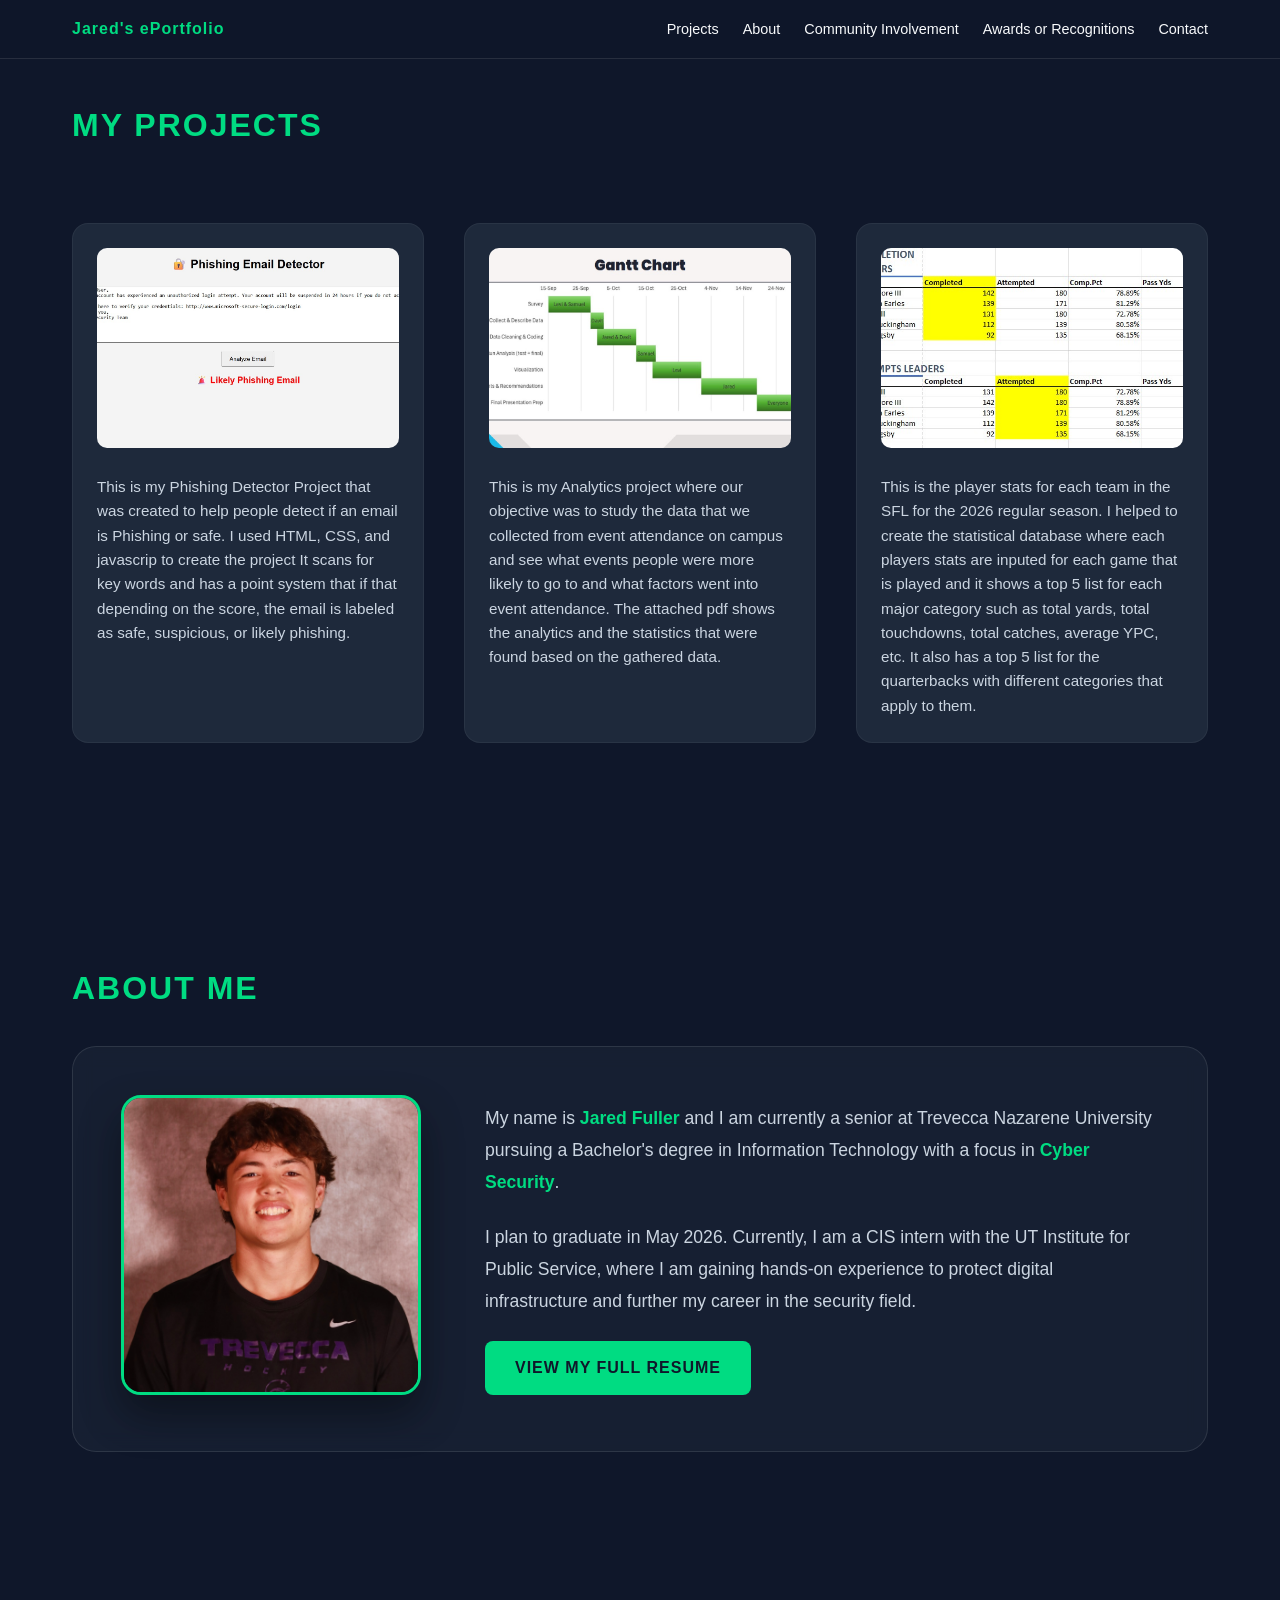
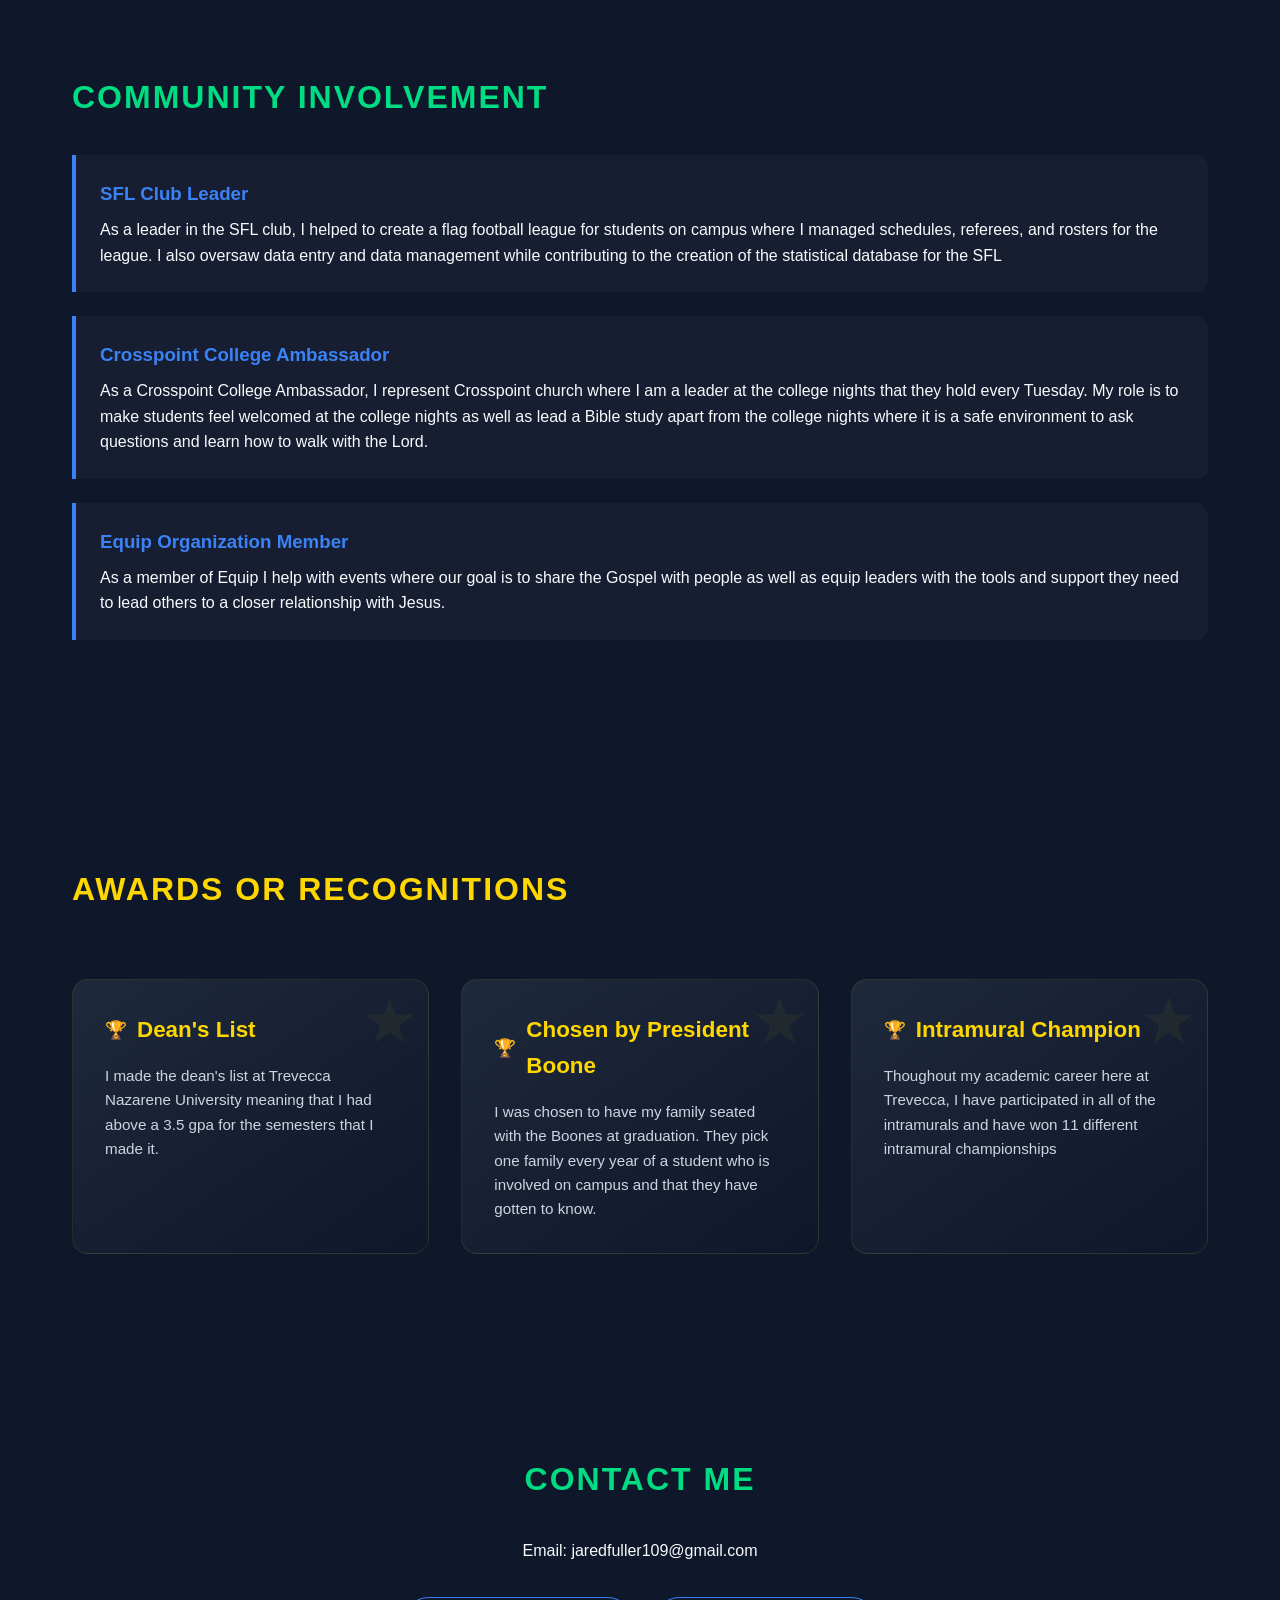
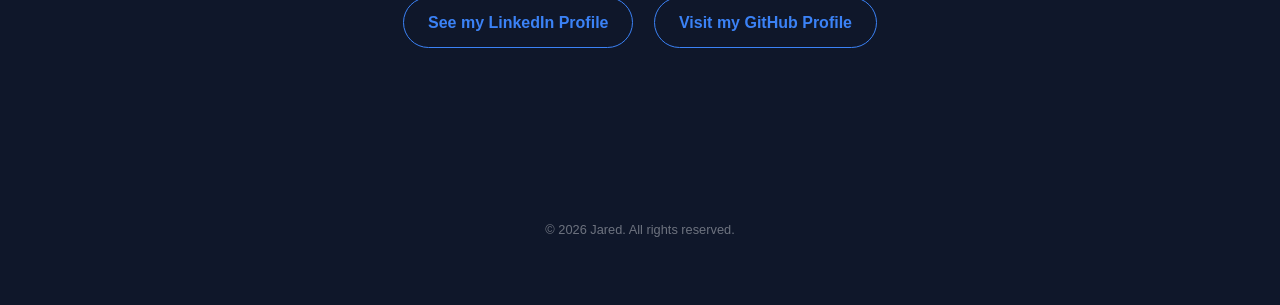
==== commit 96cfccd7: "added award or recognition section" ====
--- a/index.html
+++ b/index.html
@@ -14,6 +14,7 @@
                 <li><a href="#projects">Projects</a></li>
                 <li><a href="#about">About</a></li>
                 <li><a href="#comInv">Community Involvement</a></li>
+                <li><a href="#awards">Awards or Recognitions</a></li>
                 <li><a href="#contact">Contact</a></li>
             </ul>
         </nav>
@@ -115,7 +116,33 @@
         </p>
     </div>
 </section>
+    <section id="awards">
+    <h2>Awards or Recognitions</h2>
+    <div class="award-item">
+        <h3>Dean's List</h3>
+        <p>
+            I made the dean's list at Trevecca Nazarene University meaning that I had above 
+            a 3.5 gpa for the semesters that I made it.
+        </p>
+    </div>
 
+    <div class="award-item">
+        <h3>Chosen by President Boone</h3>
+        <p>
+            I was chosen to have my family seated with the Boones at graduation. They pick 
+            one family every year of a student who is involved on campus and that they have 
+            gotten to know.
+        </p>
+    </div>
+
+    <div class="award-item">
+        <h3>Intramural Champion</h3>
+        <p>
+            Thoughout my academic career here at Trevecca, I have participated in all of 
+            the intramurals and have won 11 different intramural championships
+        </p>
+    </div>
+    </section>
     <section id="contact">
         <h2>Contact Me</h2>
         <p>Email: jaredfuller109@gmail.com</p><br>
--- a/style.css
+++ b/style.css
@@ -211,7 +211,74 @@
 }
 
 .involvement-item h3 { color: var(--secondary); margin-bottom: 0.5rem; }
-
+/* 1. Awards Section Layout */
+#awards {
+    display: grid;
+    grid-template-columns: repeat(auto-fit, minmax(300px, 1fr));
+    gap: 2rem;
+}
+
+/* Ensure the title spans the full width */
+#awards h2 {
+    grid-column: 1 / -1;
+    color: #ffd700; /* Gold color for the section title */
+}
+
+/* 2. Award Card Styling */
+.award-item {
+    background: linear-gradient(145deg, #1e293b, #0f172a);
+    padding: 2rem;
+    border-radius: 16px;
+    border: 1px solid rgba(255, 215, 0, 0.1); /* Subtle gold border */
+    position: relative;
+    transition: all 0.3s ease;
+    overflow: hidden;
+}
+
+/* 3. Decorative "Badge" element */
+.award-item::before {
+    content: "★";
+    position: absolute;
+    top: -10px;
+    right: 10px;
+    font-size: 4rem;
+    color: rgba(255, 215, 0, 0.05); /* Very faint background star */
+    pointer-events: none;
+}
+
+.award-item:hover {
+    transform: translateY(-10px);
+    border-color: #ffd700;
+    box-shadow: 0 10px 30px rgba(255, 215, 0, 0.1);
+}
+
+.award-item h3 {
+    color: #ffd700; /* Gold headings for the awards */
+    margin-bottom: 1rem;
+    font-size: 1.4rem;
+    display: flex;
+    align-items: center;
+    gap: 10px;
+}
+
+/* Small bullet point or icon indicator */
+.award-item h3::before {
+    content: "🏆"; 
+    font-size: 1.1rem;
+}
+
+.award-item p {
+    color: #cbd5e1;
+    font-size: 0.95rem;
+    line-height: 1.6;
+}
+
+/* Responsive fix for mobile */
+@media (max-width: 600px) {
+    #awards {
+        grid-template-columns: 1fr;
+    }
+}
 /* 7. Contact Buttons */
 #contact { text-align: center; }
 
